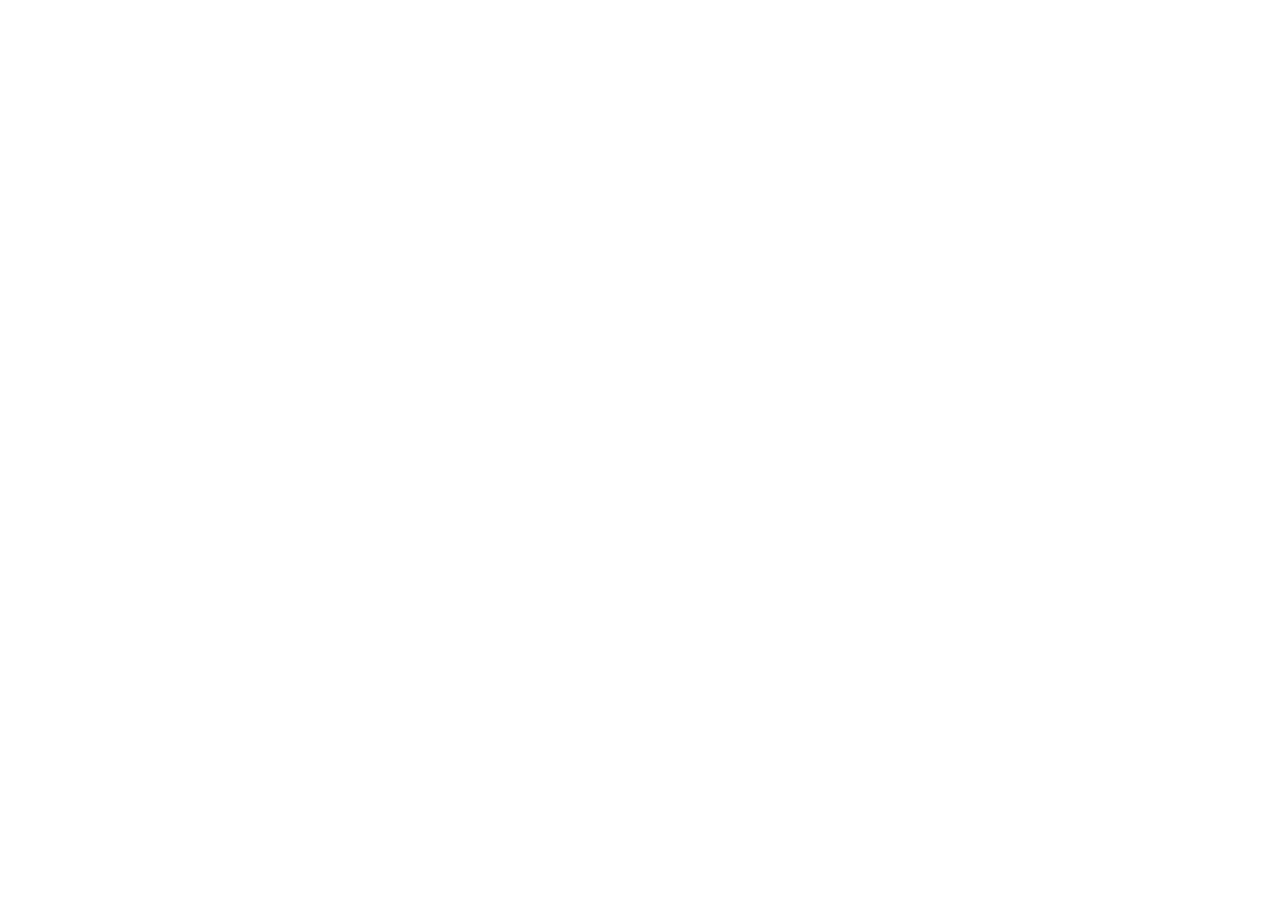
==== dashboard.html @ ff70628b "feat(setup): 10m milestone - head meta tags, Inter font, Bootstrap 4, and FontAwesome dependencies" ====
<!doctype html>
<html lang="en">
<head>
  <meta charset="utf-8">
  <meta name="viewport" content="width=device-width, initial-scale=1, shrink-to-fit=no">
  <meta name="description" content="FCMB Data Science Group Intelligence & Executive Analytics Dashboard. Access enterprise tools, AI models, performance monitors, and insights.">
  <meta name="theme-color" content="#5d2185">
  <meta property="og:title" content="FCMB Data Science Dashboard">
  <meta property="og:description" content="The intelligence layer behind all data-driven decisions at FCMB.">
  <meta property="og:type" content="website">

  <title>FCMB Data Science Group | Executive Dashboard</title>

  <!-- Google Fonts Inter -->
  <link rel="preconnect" href="https://fonts.googleapis.com">
  <link rel="preconnect" href="https://fonts.gstatic.com" crossorigin>
  <link href="https://fonts.googleapis.com/css2?family=Inter:wght@300;400;500;600;700;800&display=swap" rel="stylesheet">

  <!-- Bootstrap 4 CSS -->
  <link
    rel="stylesheet"
    href="https://stackpath.bootstrapcdn.com/bootstrap/4.5.2/css/bootstrap.min.css"
  >

  <!-- Font Awesome -->
  <link
    rel="stylesheet"
    href="https://cdnjs.cloudflare.com/ajax/libs/font-awesome/5.15.4/css/all.min.css"
  >
</head>
<body>

</body>
</html>
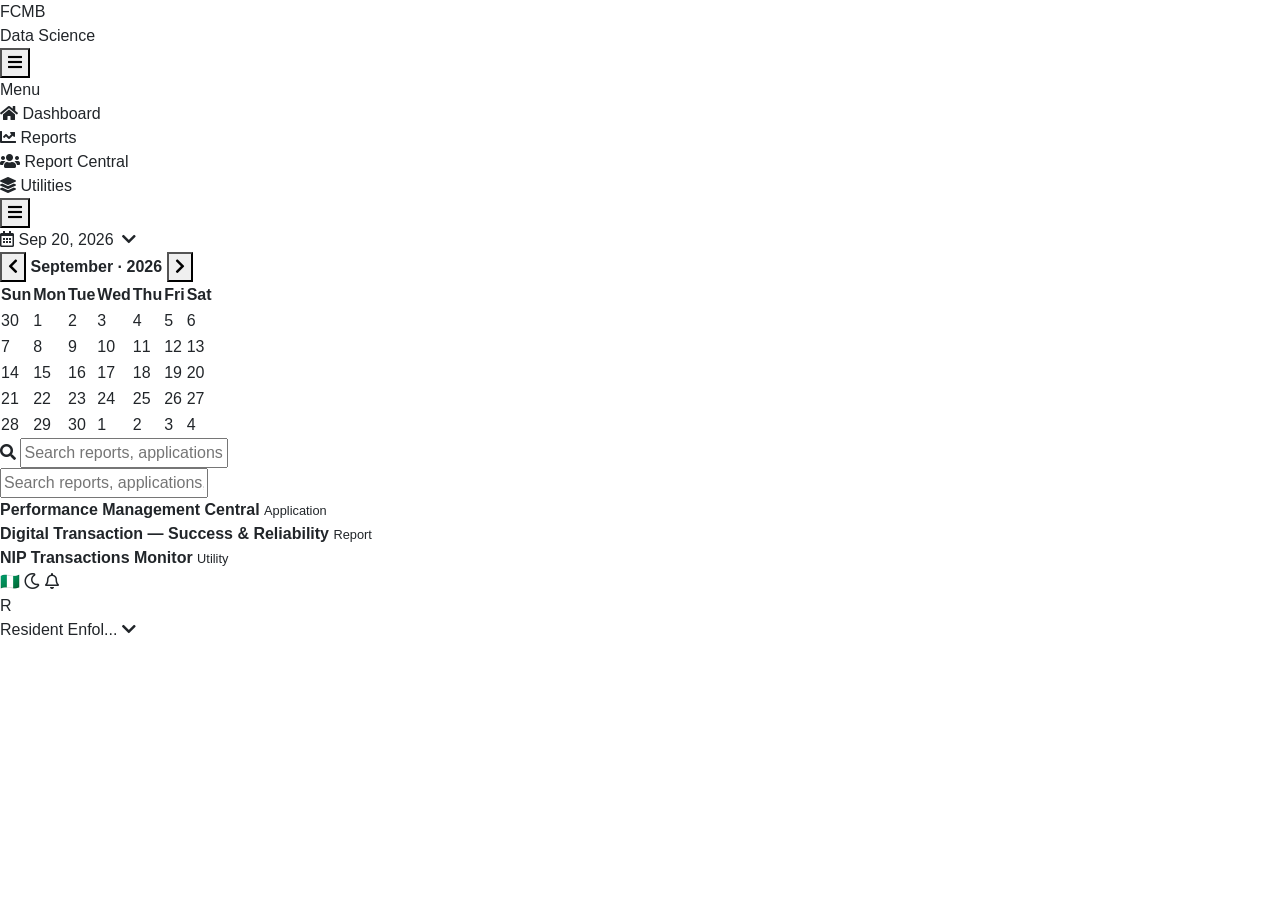
==== commit aea29ab2: "feat(layout): 20m milestone - sidebar menu structure, topbar search & embedded date trigger markup" ====
--- a/dashboard.html
+++ b/dashboard.html
@@ -30,5 +30,310 @@
 </head>
 <body>
 
+  <!-- =======================================================
+       SIDEBAR
+  ======================================================== -->
+
+  <aside class="sidebar" id="sidebar">
+
+    <div class="brand">
+      <div class="brand-inner">
+
+        <div class="brand-mark">
+          FCMB
+        </div>
+
+        <div class="brand-word">
+          Data Science
+        </div>
+
+      </div>
+    </div>
+
+    <button
+      class="sidebar-toggle"
+      id="sidebarToggle"
+      title="Expand/collapse sidebar"
+    >
+      <i class="fas fa-bars"></i>
+    </button>
+
+    <nav class="sidebar-menu">
+
+      <div class="menu-label">
+        Menu
+      </div>
+
+      <div class="nav-item active">
+        <i class="fas fa-home"></i>
+        <span>Dashboard</span>
+      </div>
+
+      <div class="nav-item">
+        <i class="fas fa-chart-line"></i>
+        <span>Reports</span>
+      </div>
+
+      <div class="nav-item">
+        <i class="fas fa-users"></i>
+        <span>Report Central</span>
+      </div>
+
+      <div class="nav-item">
+        <i class="fas fa-layer-group"></i>
+        <span>Utilities</span>
+      </div>
+
+    </nav>
+
+  </aside>
+
+
+  <!-- =======================================================
+       MAIN
+  ======================================================== -->
+
+  <main class="main">
+
+    <!-- TOPBAR -->
+
+    <header class="topbar">
+
+      <div class="topbar-left">
+
+        <button
+          class="mobile-menu"
+          id="mobileMenu"
+        >
+          <i class="fas fa-bars"></i>
+        </button>
+
+
+        <!-- EMBEDDED SEARCH & DATE PICKER WRAPPER -->
+
+        <div class="search-wrap">
+
+          <!-- EMBEDDED DATE TRIGGER (LEFT) -->
+
+          <div
+            class="date-control embedded-date-control"
+            id="dateTrigger"
+            title="Filter by Date"
+          >
+
+            <i class="far fa-calendar-alt"></i>
+
+            <span id="dateLabel">
+              Sep 20, 2026
+            </span>
+
+            <i class="fas fa-chevron-down ml-1"></i>
+
+
+            <!-- DATE PICKER POPOVER -->
+
+            <div
+              class="popover-panel date-picker"
+              id="datePicker"
+            >
+
+              <div class="date-picker-header">
+
+                <button type="button">
+                  <i class="fas fa-chevron-left"></i>
+                </button>
+
+                <strong>
+                  September · 2026
+                </strong>
+
+                <button type="button">
+                  <i class="fas fa-chevron-right"></i>
+                </button>
+
+              </div>
+
+
+              <div class="calendar-body">
+
+                <table>
+
+                  <thead>
+
+                    <tr>
+                      <th>Sun</th>
+                      <th>Mon</th>
+                      <th>Tue</th>
+                      <th>Wed</th>
+                      <th>Thu</th>
+                      <th>Fri</th>
+                      <th>Sat</th>
+                    </tr>
+
+                  </thead>
+
+                  <tbody>
+
+                    <tr>
+                      <td class="muted">30</td>
+                      <td>1</td>
+                      <td>2</td>
+                      <td>3</td>
+                      <td>4</td>
+                      <td>5</td>
+                      <td>6</td>
+                    </tr>
+
+                    <tr>
+                      <td>7</td>
+                      <td>8</td>
+                      <td>9</td>
+                      <td>10</td>
+                      <td>11</td>
+                      <td>12</td>
+                      <td>13</td>
+                    </tr>
+
+                    <tr>
+                      <td>14</td>
+                      <td>15</td>
+                      <td>16</td>
+                      <td>17</td>
+                      <td>18</td>
+                      <td>19</td>
+                      <td class="selected">20</td>
+                    </tr>
+
+                    <tr>
+                      <td>21</td>
+                      <td>22</td>
+                      <td>23</td>
+                      <td>24</td>
+                      <td>25</td>
+                      <td>26</td>
+                      <td>27</td>
+                    </tr>
+
+                    <tr>
+                      <td>28</td>
+                      <td>29</td>
+                      <td>30</td>
+                      <td class="muted">1</td>
+                      <td class="muted">2</td>
+                      <td class="muted">3</td>
+                      <td class="muted">4</td>
+                    </tr>
+
+                  </tbody>
+
+                </table>
+
+              </div>
+
+            </div>
+
+          </div>
+
+          <i class="fas fa-search search-icon-left"></i>
+
+          <input
+            class="search-control"
+            id="globalSearch"
+            placeholder="Search reports, applications, monitors..."
+          >
+
+
+          <!-- SEARCH RESULTS POPOVER -->
+
+          <div
+            class="popover-panel search-panel"
+            id="searchPanel"
+          >
+
+            <input
+              id="searchInput"
+              placeholder="Search reports, applications, monitors..."
+            >
+
+            <div
+              class="search-results"
+              id="searchResults"
+            >
+
+              <div class="search-result">
+
+                <strong>
+                  Performance Management Central
+                </strong>
+
+                <small>
+                  Application
+                </small>
+
+              </div>
+
+
+              <div class="search-result">
+
+                <strong>
+                  Digital Transaction — Success & Reliability
+                </strong>
+
+                <small>
+                  Report
+                </small>
+
+              </div>
+
+
+              <div class="search-result">
+
+                <strong>
+                  NIP Transactions Monitor
+                </strong>
+
+                <small>
+                  Utility
+                </small>
+
+              </div>
+
+            </div>
+
+          </div>
+
+        </div>
+
+      </div>
+
+
+      <!-- USER ACTIONS -->
+
+      <div class="top-actions">
+
+        <span class="language">
+          🇳🇬
+        </span>
+
+        <i class="far fa-moon"></i>
+
+        <i class="far fa-bell"></i>
+
+        <div class="avatar">
+          R
+        </div>
+
+        <span class="user-name">
+          Resident Enfol...
+        </span>
+
+        <i class="fas fa-chevron-down"></i>
+
+      </div>
+
+    </header>
+
+  </main>
+
 </body>
 </html>
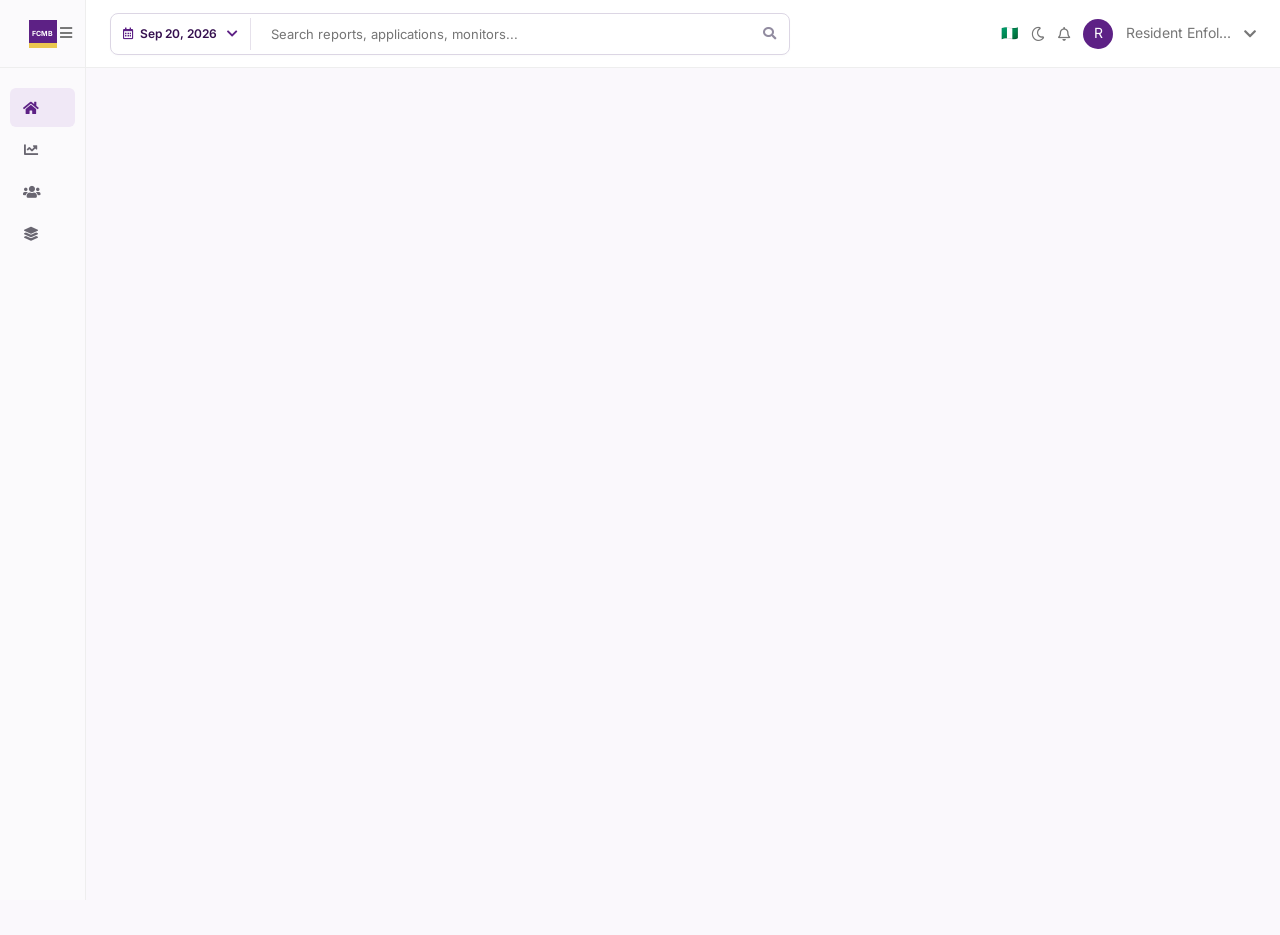
==== commit 9c2deaaf: "feat(hero): 30m milestone - hero 700px height, light pastel #8e44ad gradient, & quick access chips" ====
--- a/dashboard.html
+++ b/dashboard.html
@@ -27,6 +27,548 @@
     rel="stylesheet"
     href="https://cdnjs.cloudflare.com/ajax/libs/font-awesome/5.15.4/css/all.min.css"
   >
+
+  <style>
+    :root {
+      --purple: #5d2185;
+      --purple-dark: #35104f;
+      --purple-deep: #28083b;
+      --purple-mid: #6d2c9b;
+      --purple-light: #8e44ad;
+      --accent-gold: #eac74e;
+
+      --lavender: #f7f4fb;
+      --lavender-2: #eee8f6;
+
+      --text: #1f1d2b;
+      --muted: #6c757d;
+      --border: #dcd6e4;
+      --card-border: 1px solid #dcd6e4;
+
+      --sidebar-width: 86px;
+      --sidebar-expanded-width: 232px;
+    }
+
+    * {
+      box-sizing: border-box;
+    }
+
+    html {
+      scroll-behavior: smooth;
+    }
+
+    body {
+      margin: 0;
+      color: var(--text);
+      background: #faf8fc;
+      font-family: 'Inter', -apple-system, BlinkMacSystemFont, "Segoe UI", Roboto, Arial, sans-serif;
+      font-size: 14px;
+      line-height: 1.6;
+    }
+
+    button,
+    input {
+      font-family: inherit;
+    }
+
+    button {
+      outline: none !important;
+    }
+
+    a {
+      text-decoration: none;
+      color: inherit;
+    }
+
+    /* SIDEBAR */
+    .sidebar {
+      position: fixed;
+      z-index: 1000;
+      left: 0;
+      top: 0;
+      bottom: 0;
+      width: var(--sidebar-width);
+      background: #fbfafc;
+      border-right: 1px solid #eeeeee;
+      overflow: hidden;
+      transition: width 0.2s ease;
+    }
+
+    .sidebar.expanded {
+      width: var(--sidebar-expanded-width);
+    }
+
+    .brand {
+      height: 68px;
+      display: flex;
+      align-items: center;
+      justify-content: center;
+      border-bottom: 1px solid #eeeeee;
+    }
+
+    .brand-inner {
+      display: flex;
+      align-items: center;
+      gap: 9px;
+    }
+
+    .brand-mark {
+      width: 28px;
+      height: 28px;
+      background: var(--purple);
+      color: #ffffff;
+      font-size: 7px;
+      font-weight: 700;
+      display: flex;
+      align-items: center;
+      justify-content: center;
+      position: relative;
+    }
+
+    .brand-mark::after {
+      content: "";
+      position: absolute;
+      bottom: 0;
+      left: 0;
+      right: 0;
+      height: 5px;
+      background: #eac74e;
+    }
+
+    .brand-word {
+      display: none;
+      font-family: Georgia, serif;
+      font-size: 16px;
+      font-weight: 700;
+    }
+
+    .sidebar.expanded .brand-word {
+      display: block;
+    }
+
+    .sidebar-toggle {
+      position: absolute;
+      right: 7px;
+      top: 21px;
+      border: 0;
+      background: transparent;
+      color: #777777;
+      cursor: pointer;
+    }
+
+    .sidebar-menu {
+      padding: 20px 10px;
+    }
+
+    .menu-label {
+      display: none;
+      font-size: 8px;
+      color: #aaaaaa;
+      padding: 0 12px 8px;
+      text-transform: uppercase;
+    }
+
+    .sidebar.expanded .menu-label {
+      display: block;
+    }
+
+    .nav-item {
+      height: 39px;
+      border-radius: 6px;
+      display: flex;
+      align-items: center;
+      gap: 13px;
+      padding: 0 13px;
+      color: #696671;
+      white-space: nowrap;
+      cursor: pointer;
+      margin-bottom: 3px;
+    }
+
+    .nav-item:hover,
+    .nav-item.active {
+      background: #f0e8f6;
+      color: var(--purple);
+    }
+
+    .nav-item i {
+      width: 15px;
+      text-align: center;
+    }
+
+    .nav-item span {
+      display: none;
+    }
+
+    .sidebar.expanded .nav-item span {
+      display: block;
+    }
+
+    /* MAIN */
+    .main {
+      margin-left: var(--sidebar-width);
+      min-height: 100vh;
+      transition: margin-left 0.2s ease;
+    }
+
+    .sidebar.expanded ~ .main {
+      margin-left: var(--sidebar-expanded-width);
+    }
+
+    /* TOPBAR */
+    .topbar {
+      height: 68px;
+      display: flex;
+      align-items: center;
+      justify-content: space-between;
+      padding: 0 24px;
+      border-bottom: 1px solid #eeeeee;
+      position: sticky;
+      top: 0;
+      z-index: 900;
+      background: rgba(255, 255, 255, 0.97);
+    }
+
+    .topbar-left {
+      flex: 1;
+      display: flex;
+      align-items: center;
+      gap: 16px;
+      max-width: 680px;
+    }
+
+    .mobile-menu {
+      display: none;
+      border: 0;
+      background: none;
+      color: #555555;
+    }
+
+    .search-wrap {
+      position: relative;
+      flex: 1;
+      width: 100%;
+      display: flex;
+      align-items: center;
+    }
+
+    .search-icon-left {
+      position: absolute;
+      right: 14px;
+      color: #928ca0;
+      font-size: 13px;
+      pointer-events: none;
+      z-index: 2;
+    }
+
+    .search-control {
+      height: 42px;
+      width: 100%;
+      border: 1px solid #dcd6e4;
+      border-radius: 8px;
+      padding: 0 38px 0 160px;
+      outline: none;
+      font-size: 13px;
+      background: #ffffff;
+      transition: all 0.2s ease;
+      box-shadow: 0 1px 3px rgba(0,0,0,0.02);
+    }
+
+    .search-control:focus {
+      background: #ffffff;
+      border-color: var(--purple);
+      box-shadow: 0 0 0 3px rgba(93, 33, 133, 0.12);
+    }
+
+    .embedded-date-control {
+      position: absolute;
+      left: 5px;
+      height: 32px;
+      background: transparent;
+      border: none !important;
+      border-right: 1px solid #e6e1eb !important;
+      border-radius: 6px 0 0 6px;
+      padding: 0 12px 0 8px;
+      font-size: 12px;
+      font-weight: 600;
+      color: var(--purple-dark);
+      display: inline-flex;
+      align-items: center;
+      gap: 6px;
+      cursor: pointer;
+      transition: all 0.2s ease;
+      box-shadow: none;
+      z-index: 2;
+    }
+
+    .embedded-date-control:hover {
+      background: #f7f2fb;
+      color: var(--purple);
+    }
+
+    .embedded-date-control i {
+      color: var(--purple);
+      font-size: 12px;
+    }
+
+    .top-actions {
+      min-width: 250px;
+      display: flex;
+      align-items: center;
+      justify-content: flex-end;
+      gap: 13px;
+      color: #777777;
+    }
+
+    .avatar {
+      width: 30px;
+      height: 30px;
+      border-radius: 50%;
+      background: var(--purple);
+      color: #ffffff;
+      display: flex;
+      align-items: center;
+      justify-content: center;
+    }
+
+    /* POPOVERS */
+    .popover-panel {
+      position: absolute;
+      display: none;
+      background: #ffffff;
+      border: 1px solid #e7e1ed;
+      border-radius: 5px;
+      box-shadow: 0 14px 35px rgba(40, 16, 55, 0.12);
+      z-index: 1200;
+    }
+
+    .popover-panel.show {
+      display: block;
+    }
+
+    .date-picker {
+      top: 44px;
+      left: 0;
+      right: auto;
+      width: 250px;
+    }
+
+    .search-panel {
+      top: 48px;
+      left: 0;
+      right: auto;
+      width: 100%;
+      max-width: 480px;
+      padding: 12px;
+    }
+
+    .date-picker-header {
+      height: 39px;
+      background: var(--purple);
+      color: #ffffff;
+      display: flex;
+      align-items: center;
+      justify-content: space-between;
+      padding: 0 12px;
+    }
+
+    .date-picker-header button {
+      border: 0;
+      background: none;
+      color: #ffffff;
+    }
+
+    .calendar-body {
+      padding: 8px;
+    }
+
+    .calendar-body table {
+      width: 100%;
+      text-align: center;
+    }
+
+    .calendar-body th {
+      font-size: 8px;
+      color: #777777;
+      padding: 5px 0;
+    }
+
+    .calendar-body td {
+      font-size: 9px;
+      padding: 6px;
+      cursor: pointer;
+      border-radius: 50%;
+    }
+
+    .calendar-body td:hover,
+    .calendar-body td.selected {
+      background: var(--purple);
+      color: #ffffff;
+    }
+
+    .calendar-body td.muted {
+      color: #cccccc;
+    }
+
+    .search-result {
+      padding: 8px;
+      border-radius: 4px;
+    }
+
+    .search-result:hover {
+      background: #f7f3fa;
+    }
+
+    .search-result strong {
+      display: block;
+      font-size: 10px;
+    }
+
+    .search-result small {
+      color: #999999;
+    }
+
+    /* ANIMATIONS & INTERACTIVITY */
+    .fade-in-on-scroll {
+      opacity: 0;
+      transform: translateY(24px);
+      transition: opacity 0.7s cubic-bezier(0.16, 1, 0.3, 1), transform 0.7s cubic-bezier(0.16, 1, 0.3, 1);
+      will-change: opacity, transform;
+    }
+
+    .fade-in-on-scroll.visible {
+      opacity: 1;
+      transform: translateY(0);
+    }
+
+    /* HERO */
+    .hero {
+      min-height: 700px;
+      padding: 70px 40px 60px;
+      text-align: center;
+      position: relative;
+      overflow: hidden;
+      display: flex;
+      flex-direction: column;
+      align-items: center;
+      justify-content: center;
+      background: linear-gradient(135deg, #fbf7fc 0%, #f4eafd 35%, #e9d5f5 70%, #d8b4e8 100%);
+      color: #1f142e;
+      box-shadow: inset 0 -10px 25px rgba(142, 68, 173, 0.05);
+    }
+
+    .hero::before {
+      content: "";
+      position: absolute;
+      top: -50%;
+      left: -20%;
+      width: 140%;
+      height: 200%;
+      background: radial-gradient(circle at 50% 30%, rgba(142, 68, 173, 0.12), transparent 60%),
+                  radial-gradient(circle at 80% 70%, rgba(93, 33, 133, 0.15), transparent 50%),
+                  radial-gradient(circle at 20% 80%, rgba(234, 199, 78, 0.12), transparent 50%);
+      pointer-events: none;
+      animation: pulseGlow 8s ease-in-out infinite alternate;
+    }
+
+    @keyframes pulseGlow {
+      0% { opacity: 0.7; transform: scale(1); }
+      100% { opacity: 1; transform: scale(1.05); }
+    }
+
+    .hero::after {
+      content: "";
+      position: absolute;
+      left: 0;
+      right: 0;
+      bottom: 0;
+      height: 1px;
+      background: linear-gradient(90deg, transparent, rgba(142, 68, 173, 0.3), transparent);
+    }
+
+    .hero > * {
+      position: relative;
+      z-index: 1;
+    }
+
+    .eyebrow {
+      font-size: 11px;
+      color: var(--purple-mid);
+      text-transform: uppercase;
+      letter-spacing: 0.15em;
+      font-weight: 700;
+      margin-bottom: 8px;
+    }
+
+    .section-kicker {
+      font-size: 11px;
+      color: var(--purple);
+      text-transform: uppercase;
+      letter-spacing: 0.15em;
+      font-weight: 700;
+      margin-bottom: 8px;
+    }
+
+    .hero h1 {
+      font-size: 46px;
+      line-height: 1.15;
+      letter-spacing: -0.02em;
+      margin: 12px auto 18px;
+      font-weight: 800;
+      text-transform: uppercase;
+      max-width: 820px;
+      color: #1f142e;
+    }
+
+    .hero h1 span {
+      background: linear-gradient(135deg, #8e44ad 0%, #5d2185 100%);
+      -webkit-background-clip: text;
+      -webkit-text-fill-color: transparent;
+    }
+
+    .hero p {
+      font-size: 16px;
+      color: #4a3e5c;
+      max-width: 620px;
+      margin: 0 auto 25px;
+      line-height: 1.6;
+      font-weight: 500;
+    }
+
+    /* QUICK ACCESS */
+    .quick-access {
+      padding: 18px 40px;
+      background: #ffffff;
+      border-bottom: 1px solid var(--border);
+    }
+
+    .quick-chips {
+      display: flex;
+      gap: 10px;
+      flex-wrap: wrap;
+    }
+
+    .quick-chip {
+      border: 1px solid #dcd6e4;
+      background: #fbf8fd;
+      color: var(--purple);
+      padding: 7px 14px;
+      border-radius: 20px;
+      font-size: 12px;
+      font-weight: 600;
+      cursor: pointer;
+      transition: all 0.25s cubic-bezier(0.16, 1, 0.3, 1);
+      box-shadow: 0 2px 4px rgba(0,0,0,0.02);
+    }
+
+    .quick-chip:hover {
+      background: var(--purple);
+      color: #ffffff;
+      border-color: var(--purple);
+      transform: translateY(-2px);
+      box-shadow: 0 6px 14px rgba(93, 33, 133, 0.25);
+    }
+  </style>
 </head>
 <body>
 
@@ -333,6 +875,86 @@
 
     </header>
 
+
+    <!-- =====================================================
+         HERO
+    ====================================================== -->
+
+    <section class="hero fade-in-on-scroll">
+
+      <div class="eyebrow">
+        FCMB Data Science
+      </div>
+
+      <h1>
+        The intelligence layer
+        <br>
+        behind all data-driven
+        <br>
+        decisions at
+        <span>FCMB.</span>
+      </h1>
+
+      <p>
+        Technology dashboards surface insights, detect risks,
+        and answer the questions that matter most to leadership.
+      </p>
+
+    </section>
+
+
+    <!-- =====================================================
+         QUICK ACCESS
+    ====================================================== -->
+
+    <section class="quick-access fade-in-on-scroll">
+
+      <div class="section-kicker">
+        Quick Access
+      </div>
+
+      <div class="quick-chips">
+
+        <button class="quick-chip">
+          Performance Mgt. Central
+        </button>
+
+        <button class="quick-chip">
+          Customer 360
+        </button>
+
+        <button class="quick-chip">
+          Sales Dashboard
+        </button>
+
+        <button class="quick-chip">
+          Daily Sales Health
+        </button>
+
+        <button class="quick-chip">
+          Sales Call Plan
+        </button>
+
+        <button class="quick-chip">
+          Vulnerability Register
+        </button>
+
+        <button class="quick-chip">
+          Project CIMA
+        </button>
+
+        <button class="quick-chip">
+          Self-Service
+        </button>
+
+        <button class="quick-chip">
+          Wealth Dashboard
+        </button>
+
+      </div>
+
+    </section>
+
   </main>
 
 </body>
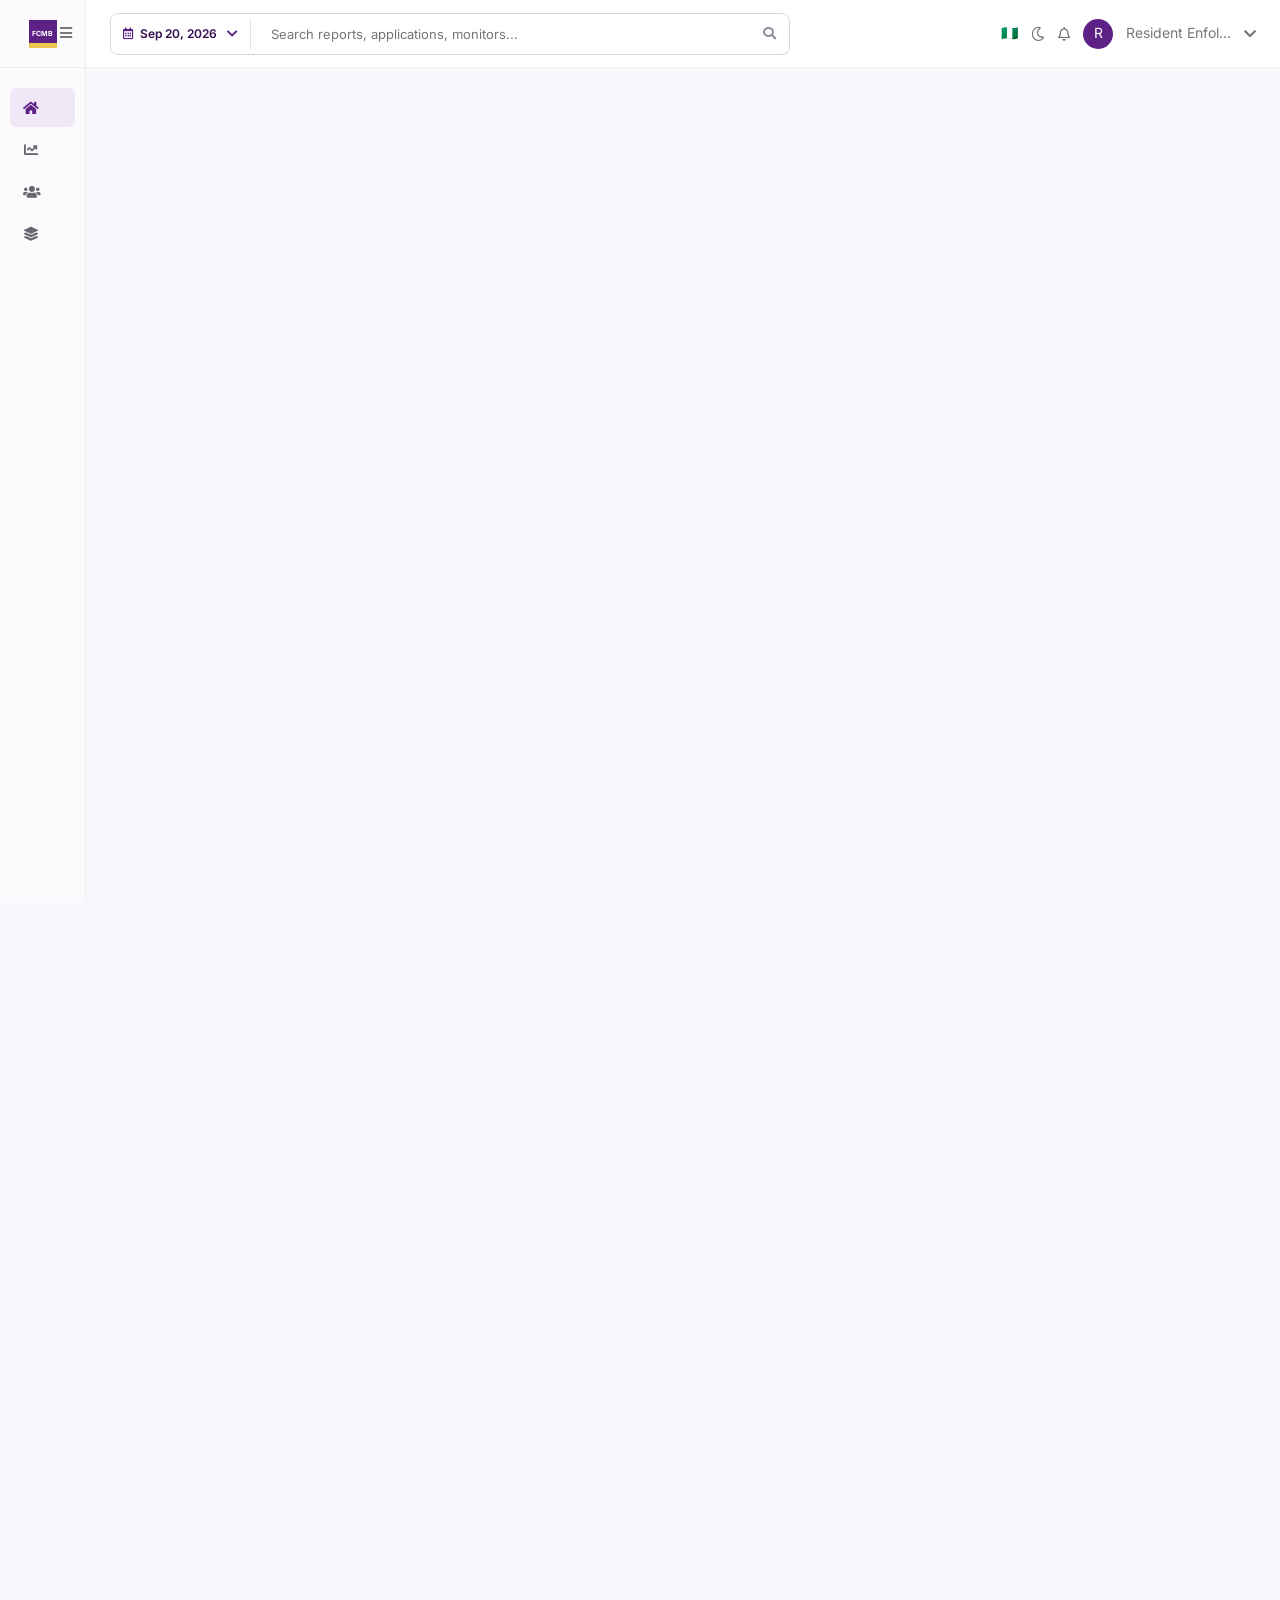
==== commit 31aa817f: "feat(features): 40m milestone - applications tool grid & interactive AI products suite section" ====
--- a/dashboard.html
+++ b/dashboard.html
@@ -561,12 +561,245 @@
       box-shadow: 0 2px 4px rgba(0,0,0,0.02);
     }
 
-    .quick-chip:hover {
+    /* GENERAL SECTIONS */
+    .section {
+      padding: 55px 40px;
+    }
+
+    .section.light {
+      background: var(--lavender);
+    }
+
+    .section-header {
+      display: flex;
+      justify-content: space-between;
+      align-items: flex-end;
+      margin-bottom: 32px;
+    }
+
+    .section-title {
+      font-size: 24px;
+      font-weight: 800;
+      color: var(--purple-dark);
+      margin: 0 0 6px;
+      letter-spacing: -0.01em;
+    }
+
+    .section-description {
+      font-size: 13px;
+      color: #666070;
+      max-width: 580px;
+      line-height: 1.6;
+      margin: 0;
+    }
+
+    .outline-button {
+      border: 1px solid var(--purple);
+      background: #ffffff;
+      border-radius: 6px;
+      padding: 9px 16px;
+      font-size: 12px;
+      font-weight: 600;
+      color: var(--purple);
+      height: max-content;
+      transition: all 0.2s ease;
+      cursor: pointer;
+    }
+
+    .outline-button:hover {
       background: var(--purple);
       color: #ffffff;
+      transform: translateY(-1px);
+      box-shadow: 0 4px 12px rgba(93, 33, 133, 0.2);
+    }
+
+    /* APPLICATIONS */
+    .application-grid {
+      display: grid;
+      grid-template-columns: repeat(4, 1fr);
+      gap: 18px;
+    }
+
+    .application-card {
+      min-height: 130px;
+      background: #ffffff;
+      border: 1px solid #dcd6e4;
+      border-radius: 10px;
+      padding: 20px;
+      box-shadow: 0 3px 10px rgba(35, 20, 45, 0.04);
+      cursor: pointer;
+      transition: all 0.25s cubic-bezier(0.16, 1, 0.3, 1);
+      position: relative;
+    }
+
+    .application-card:hover {
+      transform: translateY(-4px);
       border-color: var(--purple);
-      transform: translateY(-2px);
-      box-shadow: 0 6px 14px rgba(93, 33, 133, 0.25);
+      box-shadow: 0 12px 28px rgba(50, 20, 70, 0.12);
+    }
+
+    .card-icon {
+      width: 36px;
+      height: 36px;
+      border-radius: 8px;
+      background: #f0e6f7;
+      color: var(--purple);
+      display: flex;
+      align-items: center;
+      justify-content: center;
+      margin-bottom: 14px;
+      font-size: 15px;
+      transition: all 0.25s ease;
+    }
+
+    .application-card:hover .card-icon {
+      background: var(--purple);
+      color: #ffffff;
+      transform: scale(1.08);
+    }
+
+    .application-card h3 {
+      font-size: 15px;
+      font-weight: 700;
+      color: var(--purple-dark);
+      margin: 0 0 7px;
+    }
+
+    .application-card p {
+      font-size: 12px;
+      color: #726e7b;
+      line-height: 1.55;
+      margin: 0;
+    }
+
+    /* AI PRODUCTS */
+    .ai-layout {
+      display: grid;
+      grid-template-columns: 1fr 1fr;
+      gap: 55px;
+      align-items: center;
+    }
+
+    .ai-tabs {
+      display: flex;
+      gap: 24px;
+      border-bottom: 2px solid #e7e0ec;
+      margin-bottom: 28px;
+    }
+
+    .ai-tab {
+      padding-bottom: 12px;
+      font-size: 13px;
+      font-weight: 500;
+      color: #857e8d;
+      cursor: pointer;
+      transition: all 0.2s ease;
+    }
+
+    .ai-tab:hover {
+      color: var(--purple);
+    }
+
+    .ai-tab.active {
+      color: var(--purple);
+      font-weight: 700;
+      border-bottom: 3px solid var(--purple);
+      margin-bottom: -2px;
+    }
+
+    .ai-copy h3 {
+      font-size: 18px;
+      font-weight: 700;
+      color: var(--purple-dark);
+      margin-bottom: 12px;
+    }
+
+    .ai-copy p,
+    .ai-copy li {
+      font-size: 13px;
+      color: #5c5863;
+      line-height: 1.7;
+    }
+
+    .ai-copy ul {
+      padding: 0;
+      list-style: none;
+    }
+
+    .ai-copy li {
+      margin: 8px 0;
+      display: flex;
+      align-items: center;
+    }
+
+    .ai-copy li i {
+      color: var(--purple);
+      margin-right: 10px;
+      font-size: 14px;
+    }
+
+    .ai-visual {
+      height: 260px;
+      border-radius: 12px;
+      background: var(--purple-deep);
+      padding: 30px;
+      position: relative;
+      overflow: hidden;
+      box-shadow: 0 18px 40px rgba(55, 17, 79, 0.22);
+      border: 1px solid rgba(255,255,255,0.1);
+    }
+
+    .ai-window {
+      height: 100%;
+      background: #3b0d60;
+      border-radius: 8px;
+      padding: 16px;
+      border: 1px solid rgba(255,255,255,0.08);
+    }
+
+    .chat-line {
+      height: 14px;
+      background: #63318a;
+      border-radius: 8px;
+      margin-bottom: 12px;
+    }
+
+    .chat-line.right {
+      width: 55%;
+      margin-left: auto;
+      background: #8450a6;
+    }
+
+    .chat-line.short {
+      width: 48%;
+    }
+
+    .chat-grid {
+      display: grid;
+      grid-template-columns: 1fr 1fr;
+      gap: 10px;
+    }
+
+    .chat-box {
+      height: 34px;
+      background: #56247b;
+      border-radius: 6px;
+    }
+
+    .chat-box:nth-child(2) {
+      background: #75419a;
+    }
+
+    .ai-glow {
+      position: absolute;
+      width: 160px;
+      height: 160px;
+      border-radius: 50%;
+      background: #8a43ba;
+      filter: blur(45px);
+      right: -50px;
+      bottom: -50px;
+      opacity: 0.5;
     }
   </style>
 </head>
@@ -955,6 +1188,258 @@
 
     </section>
 
+
+    <!-- =====================================================
+         APPLICATIONS
+    ====================================================== -->
+
+    <section class="section fade-in-on-scroll">
+
+      <div class="section-header">
+
+        <div>
+
+          <div class="section-kicker">
+            Applications
+          </div>
+
+          <h2 class="section-title">
+            Every tool your team needs, built by
+            <br>
+            people who know the data.
+          </h2>
+
+          <p class="section-description">
+            The Apps section brings every Data Science tool into one place.
+            No switching systems, no chasing access, no waiting for reports.
+          </p>
+
+        </div>
+
+        <button class="outline-button">
+          All applications
+          <i class="fas fa-chevron-right"></i>
+        </button>
+
+      </div>
+
+
+      <div class="application-grid">
+
+        <article class="application-card">
+
+          <div class="card-icon">
+            <i class="far fa-chart-bar"></i>
+          </div>
+
+          <h3>
+            Performance Mgt. Central
+          </h3>
+
+          <p>
+            Track individual, team, and business unit performance against
+            targets, KPIs, scorecards, and appraisal data.
+          </p>
+
+        </article>
+
+
+        <article class="application-card">
+
+          <div class="card-icon">
+            <i class="far fa-user"></i>
+          </div>
+
+          <h3>
+            Customer 360
+          </h3>
+
+          <p>
+            A complete view of your customer — transactions, behavior,
+            risk score, and lifecycle stage in one profile.
+          </p>
+
+        </article>
+
+
+        <article class="application-card">
+
+          <div class="card-icon">
+            <i class="fas fa-briefcase"></i>
+          </div>
+
+          <h3>
+            CRM Campaign Solution
+          </h3>
+
+          <p>
+            Segment customers intelligently, run targeted campaigns,
+            and track acquisition ROI across channels.
+          </p>
+
+        </article>
+
+
+        <article class="application-card">
+
+          <div class="card-icon">
+            <i class="fas fa-tag"></i>
+          </div>
+
+          <h3>
+            Sale Call Plan
+          </h3>
+
+          <p>
+            Track relationship manager activity and monitor targeted
+            progress across segments.
+          </p>
+
+        </article>
+
+      </div>
+
+    </section>
+
+
+    <!-- =====================================================
+         AI PRODUCTS
+    ====================================================== -->
+
+    <section class="section light fade-in-on-scroll">
+
+      <div class="section-header">
+
+        <div>
+
+          <div class="section-kicker">
+            AI Products
+          </div>
+
+          <h2 class="section-title">
+            Intelligence that works while you work.
+          </h2>
+
+          <p class="section-description">
+            The AI product suite applies machine learning and language
+            models directly to FCMB's core operations — from credit
+            underwriting to document processing.
+          </p>
+
+        </div>
+
+      </div>
+
+
+      <div class="ai-layout">
+
+        <div>
+
+          <div class="ai-tabs">
+
+            <div class="ai-tab active">
+              Eazi AI
+            </div>
+
+            <div class="ai-tab">
+              Fraud Understanding
+            </div>
+
+            <div class="ai-tab">
+              Universal Document Pro
+            </div>
+
+            <div class="ai-tab">
+              Churn and propensity model
+            </div>
+
+          </div>
+
+
+          <div class="ai-copy">
+
+            <h3>
+              Your banking assistant, powered by AI.
+            </h3>
+
+            <p>
+              Eazi AI is a conversational intelligence layer for
+              FCMB staff and customers — answering questions,
+              checking eligibility, and routing complex queries
+              in natural language.
+            </p>
+
+            <ul>
+
+              <li>
+                <i class="fas fa-check"></i>
+                Natural language queries across all products
+              </li>
+
+              <li>
+                <i class="fas fa-check"></i>
+                Product eligibility checks in real time
+              </li>
+
+              <li>
+                <i class="fas fa-check"></i>
+                Trained on FCMB policies & internal knowledge
+              </li>
+
+              <li>
+                <i class="fas fa-check"></i>
+                Intelligent escalation routing to agents
+              </li>
+
+            </ul>
+
+            <a
+              href="#"
+              style="color:var(--purple);font-size:12px;font-weight:600"
+            >
+              TRY IT OUT →
+            </a>
+
+          </div>
+
+        </div>
+
+
+        <div class="ai-visual">
+
+          <div class="ai-window">
+
+            <div class="chat-line"></div>
+
+            <div class="chat-line right"></div>
+
+            <div class="chat-line short"></div>
+
+            <div class="chat-grid">
+
+              <div class="chat-box"></div>
+
+              <div class="chat-box"></div>
+
+            </div>
+
+            <div
+              class="chat-line right"
+              style="margin-top:12px"
+            ></div>
+
+            <div class="chat-line short"></div>
+
+          </div>
+
+          <div class="ai-glow"></div>
+
+        </div>
+
+      </div>
+
+    </section>
+
   </main>
 
 </body>
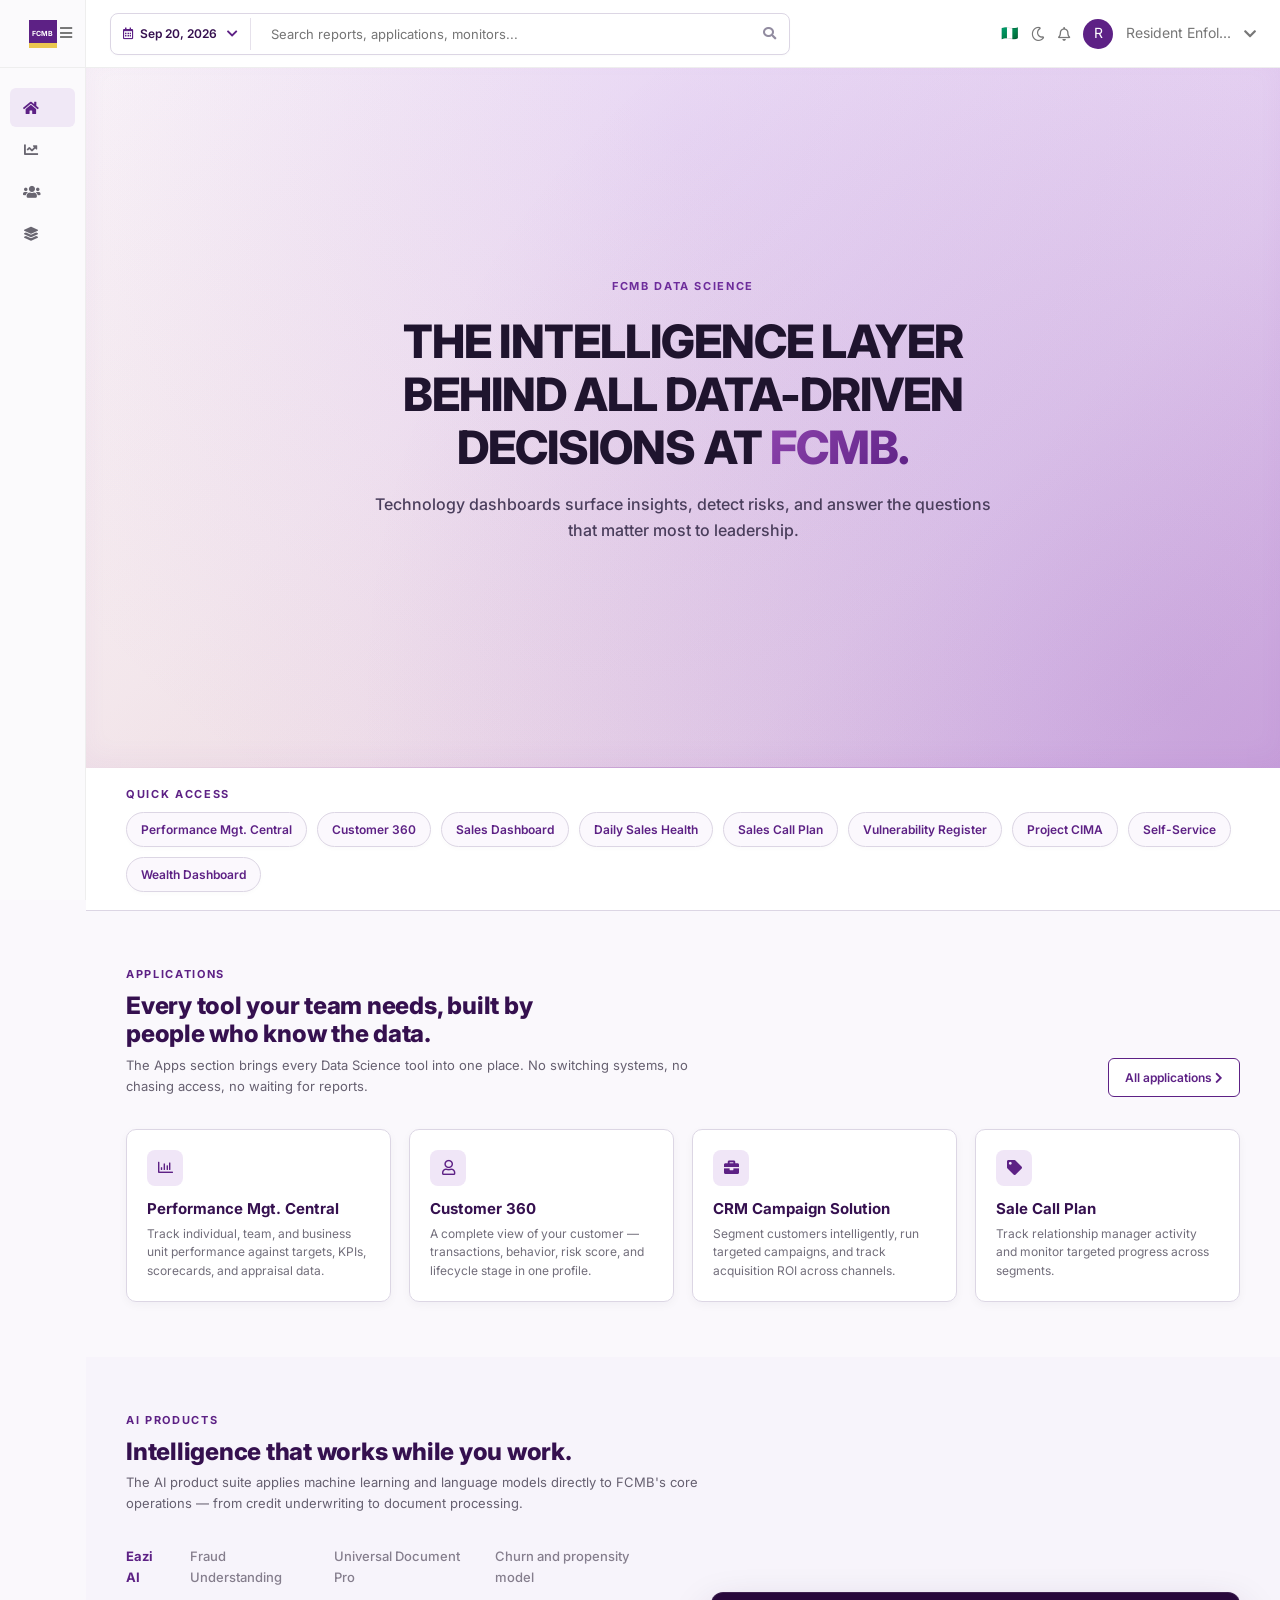
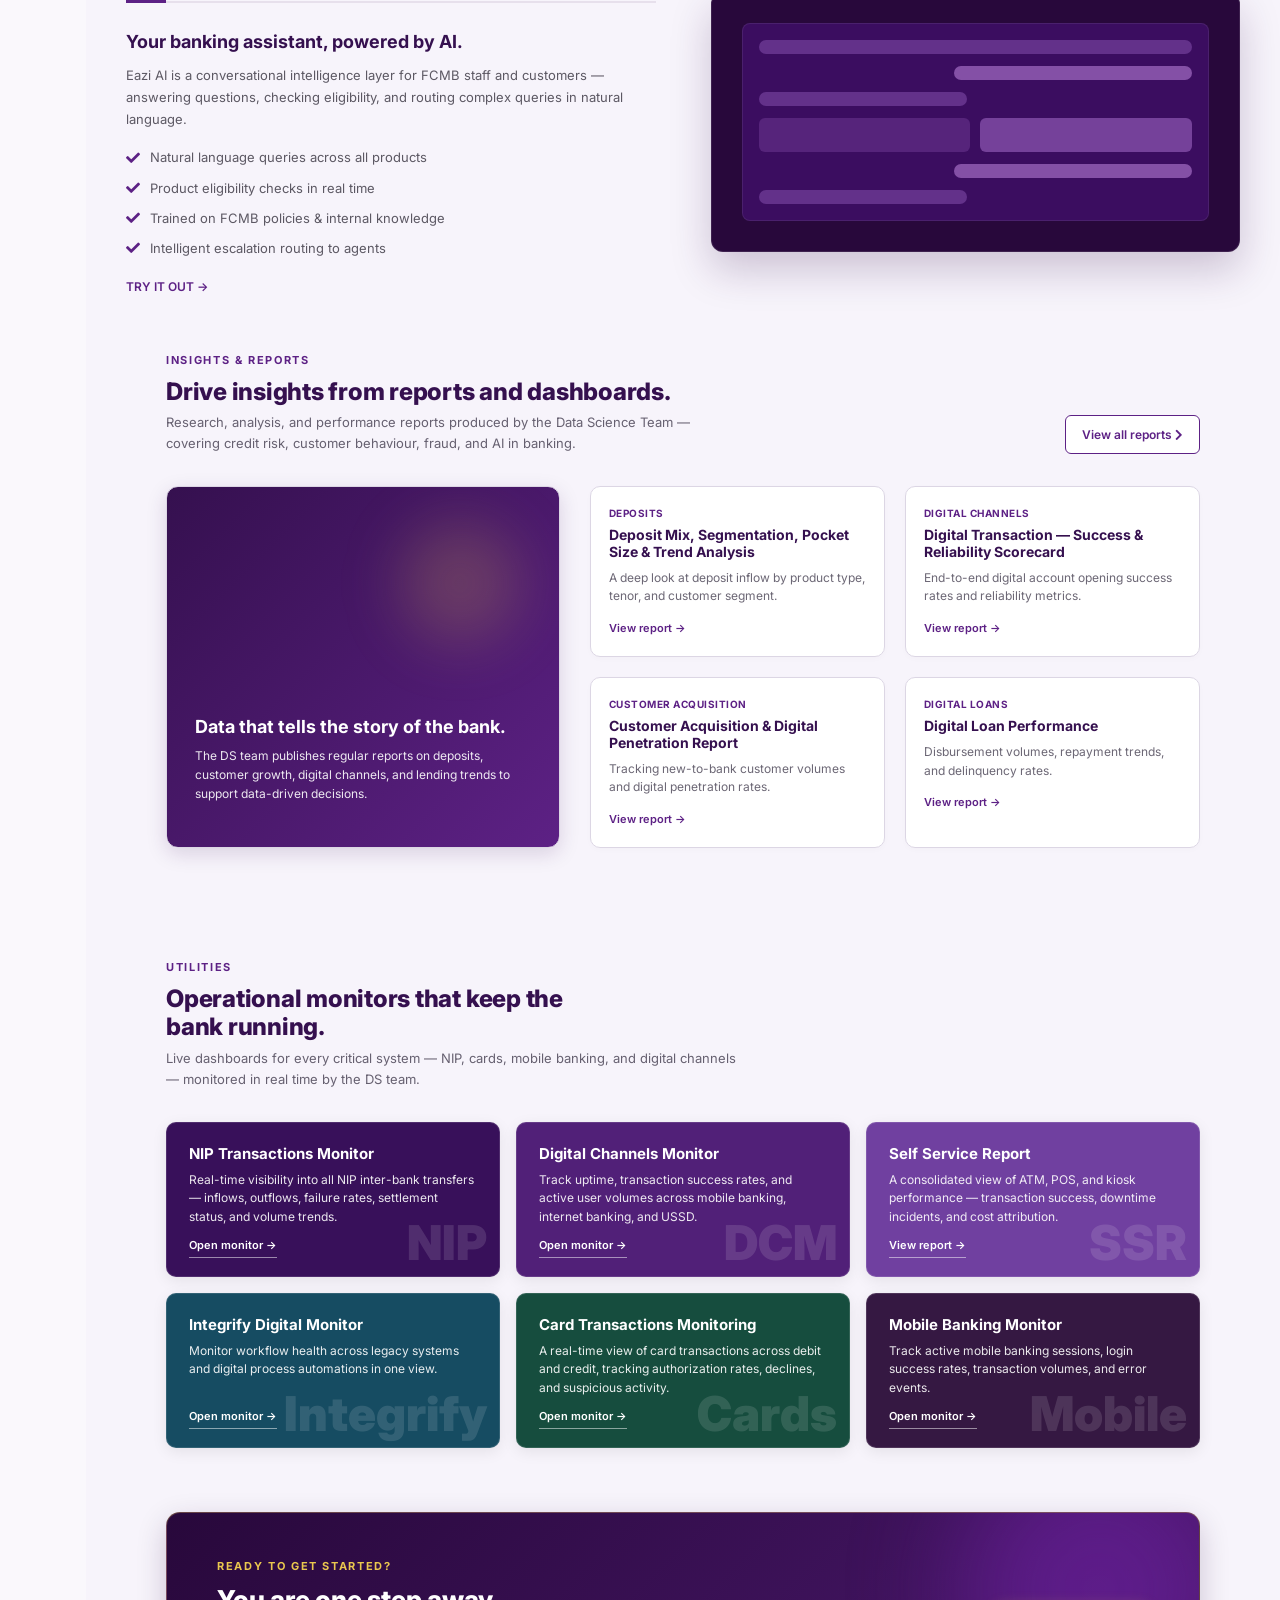
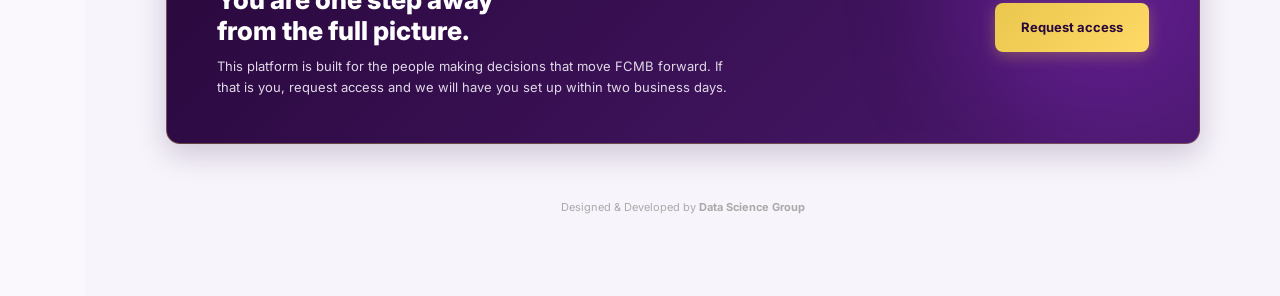
==== commit 010bc99e: "feat(complete): 50m milestone - reports grid, utility monitors, access modal, & FCMBDashboard RMP JS" ====
--- a/dashboard.html
+++ b/dashboard.html
@@ -790,16 +790,286 @@
       background: #75419a;
     }
 
-    .ai-glow {
+    /* REPORTS */
+    .reports-layout {
+      display: grid;
+      grid-template-columns: 1fr 1.55fr;
+      gap: 30px;
+    }
+
+    .featured-report {
+      min-height: 310px;
+      border-radius: 12px;
+      background: linear-gradient(135deg, #35104f 0%, #5d2185 100%);
+      padding: 28px;
+      display: flex;
+      align-items: flex-end;
+      color: #ffffff;
+      position: relative;
+      overflow: hidden;
+      border: 1px solid #dcd6e4;
+      box-shadow: 0 6px 20px rgba(53, 16, 79, 0.15);
+      transition: all 0.3s ease;
+    }
+
+    .featured-report:hover {
+      transform: translateY(-3px);
+      box-shadow: 0 14px 30px rgba(53, 16, 79, 0.25);
+    }
+
+    .featured-report::before {
+      content: "";
       position: absolute;
-      width: 160px;
-      height: 160px;
+      width: 120px;
+      height: 120px;
       border-radius: 50%;
-      background: #8a43ba;
-      filter: blur(45px);
-      right: -50px;
-      bottom: -50px;
-      opacity: 0.5;
+      background: rgba(234, 199, 78, 0.2);
+      filter: blur(30px);
+      top: 10%;
+      right: 10%;
+    }
+
+    .featured-report h3 {
+      font-size: 18px;
+      font-weight: 700;
+      margin: 0 0 8px;
+    }
+
+    .featured-report p {
+      font-size: 12px;
+      opacity: 0.9;
+      line-height: 1.6;
+    }
+
+    .report-grid {
+      display: grid;
+      grid-template-columns: 1fr 1fr;
+      gap: 20px;
+    }
+
+    .report-item {
+      background: #ffffff;
+      border: 1px solid #dcd6e4;
+      border-radius: 10px;
+      padding: 18px;
+      transition: all 0.25s ease;
+      box-shadow: 0 2px 6px rgba(0,0,0,0.02);
+    }
+
+    .report-item:hover {
+      border-color: var(--purple);
+      transform: translateY(-3px);
+      box-shadow: 0 8px 20px rgba(93, 33, 133, 0.1);
+    }
+
+    .report-tag {
+      font-size: 10px;
+      color: var(--purple);
+      text-transform: uppercase;
+      font-weight: 700;
+      letter-spacing: 0.05em;
+    }
+
+    .report-item h4 {
+      font-size: 14px;
+      font-weight: 700;
+      color: var(--purple-dark);
+      margin: 6px 0 8px;
+    }
+
+    .report-item p {
+      font-size: 12px;
+      color: #6c6775;
+      line-height: 1.55;
+      margin: 0 0 10px;
+    }
+
+    .report-item a {
+      font-size: 11px;
+      font-weight: 600;
+      color: var(--purple);
+      display: inline-flex;
+      align-items: center;
+      gap: 4px;
+      transition: gap 0.2s ease;
+    }
+
+    .report-item:hover a {
+      gap: 8px;
+    }
+
+    /* MONITORS */
+    .monitor-grid {
+      display: grid;
+      grid-template-columns: repeat(3, 1fr);
+      gap: 16px;
+    }
+
+    .monitor-card {
+      min-height: 155px;
+      border-radius: 10px;
+      padding: 22px;
+      color: #ffffff;
+      background: #38105a;
+      position: relative;
+      overflow: hidden;
+      cursor: pointer;
+      border: 1px solid rgba(255,255,255,0.12);
+      transition: all 0.25s cubic-bezier(0.16, 1, 0.3, 1);
+      box-shadow: 0 4px 15px rgba(0,0,0,0.08);
+    }
+
+    .monitor-card:hover {
+      transform: translateY(-4px);
+      box-shadow: 0 12px 25px rgba(0,0,0,0.2);
+    }
+
+    .monitor-card:nth-child(2) { background: #512078; }
+    .monitor-card:nth-child(3) { background: #7040a0; }
+    .monitor-card:nth-child(4) { background: #164c62; }
+    .monitor-card:nth-child(5) { background: #164d3e; }
+    .monitor-card:nth-child(6) { background: #351842; }
+
+    .monitor-card::after {
+      content: attr(data-mark);
+      position: absolute;
+      right: 12px;
+      bottom: -6px;
+      font-size: 48px;
+      font-weight: 900;
+      opacity: 0.12;
+    }
+
+    .monitor-card h3 {
+      font-size: 15px;
+      font-weight: 700;
+      margin: 0 0 8px;
+    }
+
+    .monitor-card p {
+      font-size: 12px;
+      line-height: 1.55;
+      opacity: 0.9;
+    }
+
+    .monitor-card a {
+      position: absolute;
+      bottom: 18px;
+      color: #ffffff;
+      font-size: 11px;
+      font-weight: 600;
+      border-bottom: 1px solid rgba(255, 255, 255, 0.5);
+      padding-bottom: 2px;
+      transition: border-color 0.2s ease;
+    }
+
+    .monitor-card:hover a {
+      border-color: #ffffff;
+    }
+
+    /* CTA */
+    .cta {
+      margin: 10px 40px 55px;
+      padding: 45px 50px;
+      min-height: 160px;
+      border-radius: 14px;
+      background: linear-gradient(135deg, #28083b 0%, #4b196e 100%);
+      color: #ffffff;
+      display: flex;
+      align-items: center;
+      justify-content: space-between;
+      position: relative;
+      overflow: hidden;
+      border: 1px solid rgba(234, 199, 78, 0.3);
+      box-shadow: 0 10px 30px rgba(40, 8, 59, 0.2);
+    }
+
+    .cta::after {
+      content: "";
+      position: absolute;
+      width: 280px;
+      height: 280px;
+      border-radius: 50%;
+      background: #6f22a3;
+      filter: blur(55px);
+      right: -40px;
+      top: -65px;
+      opacity: 0.6;
+    }
+
+    .cta-content,
+    .cta-button {
+      position: relative;
+      z-index: 1;
+    }
+
+    .cta h2 {
+      font-size: 26px;
+      font-weight: 800;
+      line-height: 1.2;
+      margin: 0 0 10px;
+    }
+
+    .cta p {
+      font-size: 13px;
+      color: #e0d8e8;
+      max-width: 520px;
+      margin: 0;
+    }
+
+    .cta-button {
+      background: linear-gradient(135deg, #eac74e 0%, #ffd966 100%);
+      color: #28083b;
+      border: 0;
+      border-radius: 8px;
+      padding: 14px 26px;
+      font-size: 13px;
+      font-weight: 700;
+      cursor: pointer;
+      transition: all 0.25s ease;
+      box-shadow: 0 4px 15px rgba(234, 199, 78, 0.3);
+    }
+
+    .cta-button:hover {
+      transform: translateY(-2px);
+      box-shadow: 0 8px 25px rgba(234, 199, 78, 0.5);
+    }
+
+    /* FOOTER */
+    .footer {
+      text-align: center;
+      color: #aaaaaa;
+      font-size: 11px;
+      padding-bottom: 25px;
+    }
+
+    /* RESPONSIVE BREAKPOINTS */
+    @media (max-width: 1000px) {
+      .application-grid { grid-template-columns: repeat(2, 1fr); }
+      .ai-layout { grid-template-columns: 1fr; }
+      .reports-layout { grid-template-columns: 1fr; }
+      .monitor-grid { grid-template-columns: repeat(2, 1fr); }
+    }
+
+    @media (max-width: 700px) {
+      :root { --sidebar-width: 0px; }
+      .sidebar { width: 0; }
+      .sidebar.expanded { width: 235px; }
+      .main { margin-left: 0; }
+      .sidebar.expanded ~ .main { margin-left: 0; }
+      .mobile-menu { display: inline-block; }
+      .topbar { padding: 0 12px; }
+      .topbar-left { min-width: auto; }
+      .top-actions { min-width: auto; gap: 8px; }
+      .top-actions .user-name, .top-actions .language { display: none; }
+      .search-wrap { display: none; }
+      .hero { padding: 40px 20px; }
+      .hero h1 { font-size: 25px; }
+      .section, .quick-access { padding-left: 20px; padding-right: 20px; }
+      .application-grid, .monitor-grid, .report-grid { grid-template-columns: 1fr; }
+      .cta { margin-left: 20px; margin-right: 20px; padding: 28px 22px; display: block; }
+      .cta-button { margin-top: 18px; }
+      .date-picker { left: 10px; }
     }
   </style>
 </head>
@@ -1438,9 +1708,666 @@
 
       </div>
 
+    <!-- =====================================================
+         REPORTS
+    ====================================================== -->
+
+    <section class="section fade-in-on-scroll">
+
+      <div class="section-header">
+
+        <div>
+
+          <div class="section-kicker">
+            Insights & Reports
+          </div>
+
+          <h2 class="section-title">
+            Drive insights from reports and dashboards.
+          </h2>
+
+          <p class="section-description">
+            Research, analysis, and performance reports produced
+            by the Data Science Team — covering credit risk,
+            customer behaviour, fraud, and AI in banking.
+          </p>
+
+        </div>
+
+        <button class="outline-button">
+          View all reports
+          <i class="fas fa-chevron-right"></i>
+        </button>
+
+      </div>
+
+
+      <div class="reports-layout">
+
+
+        <article class="featured-report">
+
+          <div>
+
+            <h3>
+              Data that tells the story of the bank.
+            </h3>
+
+            <p>
+              The DS team publishes regular reports on deposits,
+              customer growth, digital channels, and lending trends
+              to support data-driven decisions.
+            </p>
+
+          </div>
+
+        </article>
+
+
+        <div class="report-grid">
+
+          <article class="report-item">
+
+            <div class="report-tag">
+              Deposits
+            </div>
+
+            <h4>
+              Deposit Mix, Segmentation, Pocket Size & Trend Analysis
+            </h4>
+
+            <p>
+              A deep look at deposit inflow by product type,
+              tenor, and customer segment.
+            </p>
+
+            <a href="#">
+              View report →
+            </a>
+
+          </article>
+
+
+          <article class="report-item">
+
+            <div class="report-tag">
+              Digital Channels
+            </div>
+
+            <h4>
+              Digital Transaction — Success & Reliability Scorecard
+            </h4>
+
+            <p>
+              End-to-end digital account opening success rates
+              and reliability metrics.
+            </p>
+
+            <a href="#">
+              View report →
+            </a>
+
+          </article>
+
+
+          <article class="report-item">
+
+            <div class="report-tag">
+              Customer Acquisition
+            </div>
+
+            <h4>
+              Customer Acquisition & Digital Penetration Report
+            </h4>
+
+            <p>
+              Tracking new-to-bank customer volumes and
+              digital penetration rates.
+            </p>
+
+            <a href="#">
+              View report →
+            </a>
+
+          </article>
+
+
+          <article class="report-item">
+
+            <div class="report-tag">
+              Digital Loans
+            </div>
+
+            <h4>
+              Digital Loan Performance
+            </h4>
+
+            <p>
+              Disbursement volumes, repayment trends,
+              and delinquency rates.
+            </p>
+
+            <a href="#">
+              View report →
+            </a>
+
+          </article>
+
+        </div>
+
+      </div>
+
     </section>
 
+
+    <!-- =====================================================
+         UTILITIES
+    ====================================================== -->
+
+    <section class="section light fade-in-on-scroll">
+
+      <div class="section-header">
+
+        <div>
+
+          <div class="section-kicker">
+            Utilities
+          </div>
+
+          <h2 class="section-title">
+            Operational monitors that keep the
+            <br>
+            bank running.
+          </h2>
+
+          <p class="section-description">
+            Live dashboards for every critical system — NIP,
+            cards, mobile banking, and digital channels —
+            monitored in real time by the DS team.
+          </p>
+
+        </div>
+
+      </div>
+
+
+      <div class="monitor-grid">
+
+        <article
+          class="monitor-card"
+          data-mark="NIP"
+        >
+
+          <h3>
+            NIP Transactions Monitor
+          </h3>
+
+          <p>
+            Real-time visibility into all NIP inter-bank transfers —
+            inflows, outflows, failure rates, settlement status,
+            and volume trends.
+          </p>
+
+          <a href="#">
+            Open monitor →
+          </a>
+
+        </article>
+
+
+        <article
+          class="monitor-card"
+          data-mark="DCM"
+        >
+
+          <h3>
+            Digital Channels Monitor
+          </h3>
+
+          <p>
+            Track uptime, transaction success rates, and active
+            user volumes across mobile banking, internet banking,
+            and USSD.
+          </p>
+
+          <a href="#">
+            Open monitor →
+          </a>
+
+        </article>
+
+
+        <article
+          class="monitor-card"
+          data-mark="SSR"
+        >
+
+          <h3>
+            Self Service Report
+          </h3>
+
+          <p>
+            A consolidated view of ATM, POS, and kiosk performance —
+            transaction success, downtime incidents, and cost attribution.
+          </p>
+
+          <a href="#">
+            View report →
+          </a>
+
+        </article>
+
+
+        <article
+          class="monitor-card"
+          data-mark="Integrify"
+        >
+
+          <h3>
+            Integrify Digital Monitor
+          </h3>
+
+          <p>
+            Monitor workflow health across legacy systems
+            and digital process automations in one view.
+          </p>
+
+          <a href="#">
+            Open monitor →
+          </a>
+
+        </article>
+
+
+        <article
+          class="monitor-card"
+          data-mark="Cards"
+        >
+
+          <h3>
+            Card Transactions Monitoring
+          </h3>
+
+          <p>
+            A real-time view of card transactions across debit
+            and credit, tracking authorization rates, declines,
+            and suspicious activity.
+          </p>
+
+          <a href="#">
+            Open monitor →
+          </a>
+
+        </article>
+
+
+        <article
+          class="monitor-card"
+          data-mark="Mobile"
+        >
+
+          <h3>
+            Mobile Banking Monitor
+          </h3>
+
+          <p>
+            Track active mobile banking sessions, login success
+            rates, transaction volumes, and error events.
+          </p>
+
+          <a href="#">
+            Open monitor →
+          </a>
+
+        </article>
+
+      </div>
+
+    </section>
+
+
+    <!-- =====================================================
+         CTA
+    ====================================================== -->
+
+    <section class="cta fade-in-on-scroll">
+
+      <div class="cta-content">
+
+        <div
+          class="section-kicker"
+          style="color:#eac74e"
+        >
+          Ready to get started?
+        </div>
+
+        <h2>
+          You are one step away
+          <br>
+          from the full picture.
+        </h2>
+
+        <p>
+          This platform is built for the people making decisions
+          that move FCMB forward. If that is you, request access
+          and we will have you set up within two business days.
+        </p>
+
+      </div>
+
+
+      <button
+        class="cta-button"
+        data-toggle="modal"
+        data-target="#accessModal"
+      >
+        Request access
+      </button>
+
+    </section>
+
+
+    <!-- FOOTER -->
+
+    <footer class="footer">
+
+      Designed & Developed by
+      <strong>Data Science Group</strong>
+
+    </footer>
+
   </main>
+
+
+  <!-- =======================================================
+       ACCESS MODAL
+  ======================================================== -->
+
+  <div
+    class="modal fade"
+    id="accessModal"
+    tabindex="-1"
+  >
+
+    <div class="modal-dialog modal-dialog-centered">
+
+      <div class="modal-content">
+
+        <div class="modal-header">
+
+          <h5 class="modal-title">
+            Request Platform Access
+          </h5>
+
+          <button
+            type="button"
+            class="close"
+            data-dismiss="modal"
+          >
+            <span>&times;</span>
+          </button>
+
+        </div>
+
+
+        <div class="modal-body">
+
+          <p>
+            Submit your details to request dashboard access.
+          </p>
+
+          <input
+            class="form-control mb-2"
+            placeholder="Work email"
+          >
+
+          <input
+            class="form-control"
+            placeholder="Reason for access"
+          >
+
+        </div>
+
+
+        <div class="modal-footer">
+
+          <button
+            class="outline-button"
+            data-dismiss="modal"
+          >
+            Cancel
+          </button>
+
+          <button
+            class="btn text-white"
+            style="background:var(--purple)"
+          >
+            Submit request
+          </button>
+
+        </div>
+
+      </div>
+
+    </div>
+
+  </div>
+
+
+  <!-- =======================================================
+       BOOTSTRAP JAVASCRIPT
+  ======================================================== -->
+
+  <script src="https://code.jquery.com/jquery-3.5.1.slim.min.js"></script>
+
+  <script src="https://cdn.jsdelivr.net/npm/popper.js@1.16.1/dist/umd/popper.min.js"></script>
+
+  <script src="https://stackpath.bootstrapcdn.com/bootstrap/4.5.2/js/bootstrap.min.js"></script>
+
+
+  <!-- =======================================================
+       DASHBOARD INTERACTIVE ENGINE (REVEALING MODULE PATTERN)
+  ======================================================== -->
+
+  <script>
+    /**
+     * Namespaced Application Engine using Revealing Module Pattern
+     */
+    var FCMBDashboard = (function () {
+
+      // Private DOM Cache
+      var DOM = {};
+
+      function cacheDOM() {
+        DOM.sidebar = document.getElementById("sidebar");
+        DOM.sidebarToggle = document.getElementById("sidebarToggle");
+        DOM.mobileMenu = document.getElementById("mobileMenu");
+        DOM.dateTrigger = document.getElementById("dateTrigger");
+        DOM.datePicker = document.getElementById("datePicker");
+        DOM.searchButton = document.getElementById("searchButton");
+        DOM.searchPanel = document.getElementById("searchPanel");
+        DOM.globalSearch = document.getElementById("globalSearch");
+        DOM.searchInput = document.getElementById("searchInput");
+        DOM.dateLabel = document.getElementById("dateLabel");
+        DOM.navItems = document.querySelectorAll(".nav-item");
+        DOM.aiTabs = document.querySelectorAll(".ai-tab");
+        DOM.quickChips = document.querySelectorAll(".quick-chip");
+        DOM.calendarCells = document.querySelectorAll(".calendar-body td:not(.muted)");
+        DOM.searchResults = document.querySelectorAll(".search-result");
+        DOM.animatedElements = document.querySelectorAll(".fade-in-on-scroll");
+      }
+
+      // Sidebar Handler Module
+      function toggleSidebar() {
+        if (DOM.sidebar) {
+          DOM.sidebar.classList.toggle("expanded");
+        }
+      }
+
+      function setupNavigation() {
+        DOM.navItems.forEach(function (item) {
+          item.addEventListener("click", function () {
+            DOM.navItems.forEach(function (nav) {
+              nav.classList.remove("active");
+            });
+            item.classList.add("active");
+          });
+        });
+      }
+
+      // Popovers Module (Date & Search)
+      function setupPopovers() {
+        if (DOM.dateTrigger) {
+          DOM.dateTrigger.addEventListener("click", function (event) {
+            event.stopPropagation();
+            if (DOM.datePicker) DOM.datePicker.classList.toggle("show");
+            if (DOM.searchPanel) DOM.searchPanel.classList.remove("show");
+          });
+        }
+
+        if (DOM.searchButton) {
+          DOM.searchButton.addEventListener("click", function (event) {
+            event.stopPropagation();
+            if (DOM.searchPanel) DOM.searchPanel.classList.toggle("show");
+            if (DOM.datePicker) DOM.datePicker.classList.remove("show");
+          });
+        }
+
+        if (DOM.globalSearch) {
+          DOM.globalSearch.addEventListener("focus", function () {
+            if (DOM.searchPanel) DOM.searchPanel.classList.add("show");
+          });
+        }
+
+        document.addEventListener("click", function () {
+          if (DOM.datePicker) DOM.datePicker.classList.remove("show");
+          if (DOM.searchPanel) DOM.searchPanel.classList.remove("show");
+        });
+
+        if (DOM.datePicker) {
+          DOM.datePicker.addEventListener("click", function (e) { e.stopPropagation(); });
+        }
+        if (DOM.searchPanel) {
+          DOM.searchPanel.addEventListener("click", function (e) { e.stopPropagation(); });
+        }
+      }
+
+      // Date Picker Module
+      function setupDatePicker() {
+        DOM.calendarCells.forEach(function (cell) {
+          cell.addEventListener("click", function () {
+            document.querySelectorAll(".calendar-body td").forEach(function (item) {
+              item.classList.remove("selected");
+            });
+            cell.classList.add("selected");
+            if (DOM.dateLabel) {
+              DOM.dateLabel.textContent = "Sep " + cell.textContent.trim() + ", 2026";
+            }
+            if (DOM.datePicker) {
+              DOM.datePicker.classList.remove("show");
+            }
+          });
+        });
+      }
+
+      // Search Filtering Module
+      function setupSearchFilter() {
+        var handleSearch = function (val) {
+          var query = val.toLowerCase();
+          DOM.searchResults.forEach(function (result) {
+            var text = result.textContent.toLowerCase();
+            result.style.display = text.includes(query) ? "block" : "none";
+          });
+        };
+
+        if (DOM.globalSearch) {
+          DOM.globalSearch.addEventListener("input", function () {
+            if (DOM.searchPanel) DOM.searchPanel.classList.add("show");
+            if (DOM.searchInput) DOM.searchInput.value = DOM.globalSearch.value;
+            handleSearch(DOM.globalSearch.value);
+          });
+        }
+
+        if (DOM.searchInput) {
+          DOM.searchInput.addEventListener("input", function () {
+            if (DOM.globalSearch) DOM.globalSearch.value = DOM.searchInput.value;
+            handleSearch(DOM.searchInput.value);
+          });
+        }
+      }
+
+      // Tabs & Quick Chips Module
+      function setupInteractivity() {
+        DOM.aiTabs.forEach(function (tab) {
+          tab.addEventListener("click", function () {
+            DOM.aiTabs.forEach(function (item) {
+              item.classList.remove("active");
+            });
+            tab.classList.add("active");
+          });
+        });
+
+        DOM.quickChips.forEach(function (chip) {
+          chip.addEventListener("click", function () {
+            console.log("Quick Access item opened:", chip.textContent.trim());
+          });
+        });
+      }
+
+      // Intersection Observer Module for Animated Fade-in on Scroll
+      function setupScrollAnimations() {
+        if ("IntersectionObserver" in window) {
+          var observer = new IntersectionObserver(function (entries) {
+            entries.forEach(function (entry) {
+              if (entry.isIntersecting) {
+                entry.target.classList.add("visible");
+                observer.unobserve(entry.target);
+              }
+            });
+          }, { threshold: 0.1 });
+
+          DOM.animatedElements.forEach(function (el) {
+            observer.observe(el);
+          });
+        } else {
+          DOM.animatedElements.forEach(function (el) {
+            el.classList.add("visible");
+          });
+        }
+      }
+
+      // Bind all private event handlers
+      function bindEvents() {
+        if (DOM.sidebarToggle) DOM.sidebarToggle.addEventListener("click", toggleSidebar);
+        if (DOM.mobileMenu) DOM.mobileMenu.addEventListener("click", toggleSidebar);
+
+        setupNavigation();
+        setupPopovers();
+        setupDatePicker();
+        setupSearchFilter();
+        setupInteractivity();
+        setupScrollAnimations();
+      }
+
+      // Public Initialization Method
+      function init() {
+        cacheDOM();
+        bindEvents();
+      }
+
+      // Public API
+      return {
+        init: init,
+        toggleSidebar: toggleSidebar
+      };
+
+    })();
+
+    // Initialize application when DOM is ready
+    document.addEventListener("DOMContentLoaded", function () {
+      FCMBDashboard.init();
+    });
+  </script>
 
 </body>
 </html>
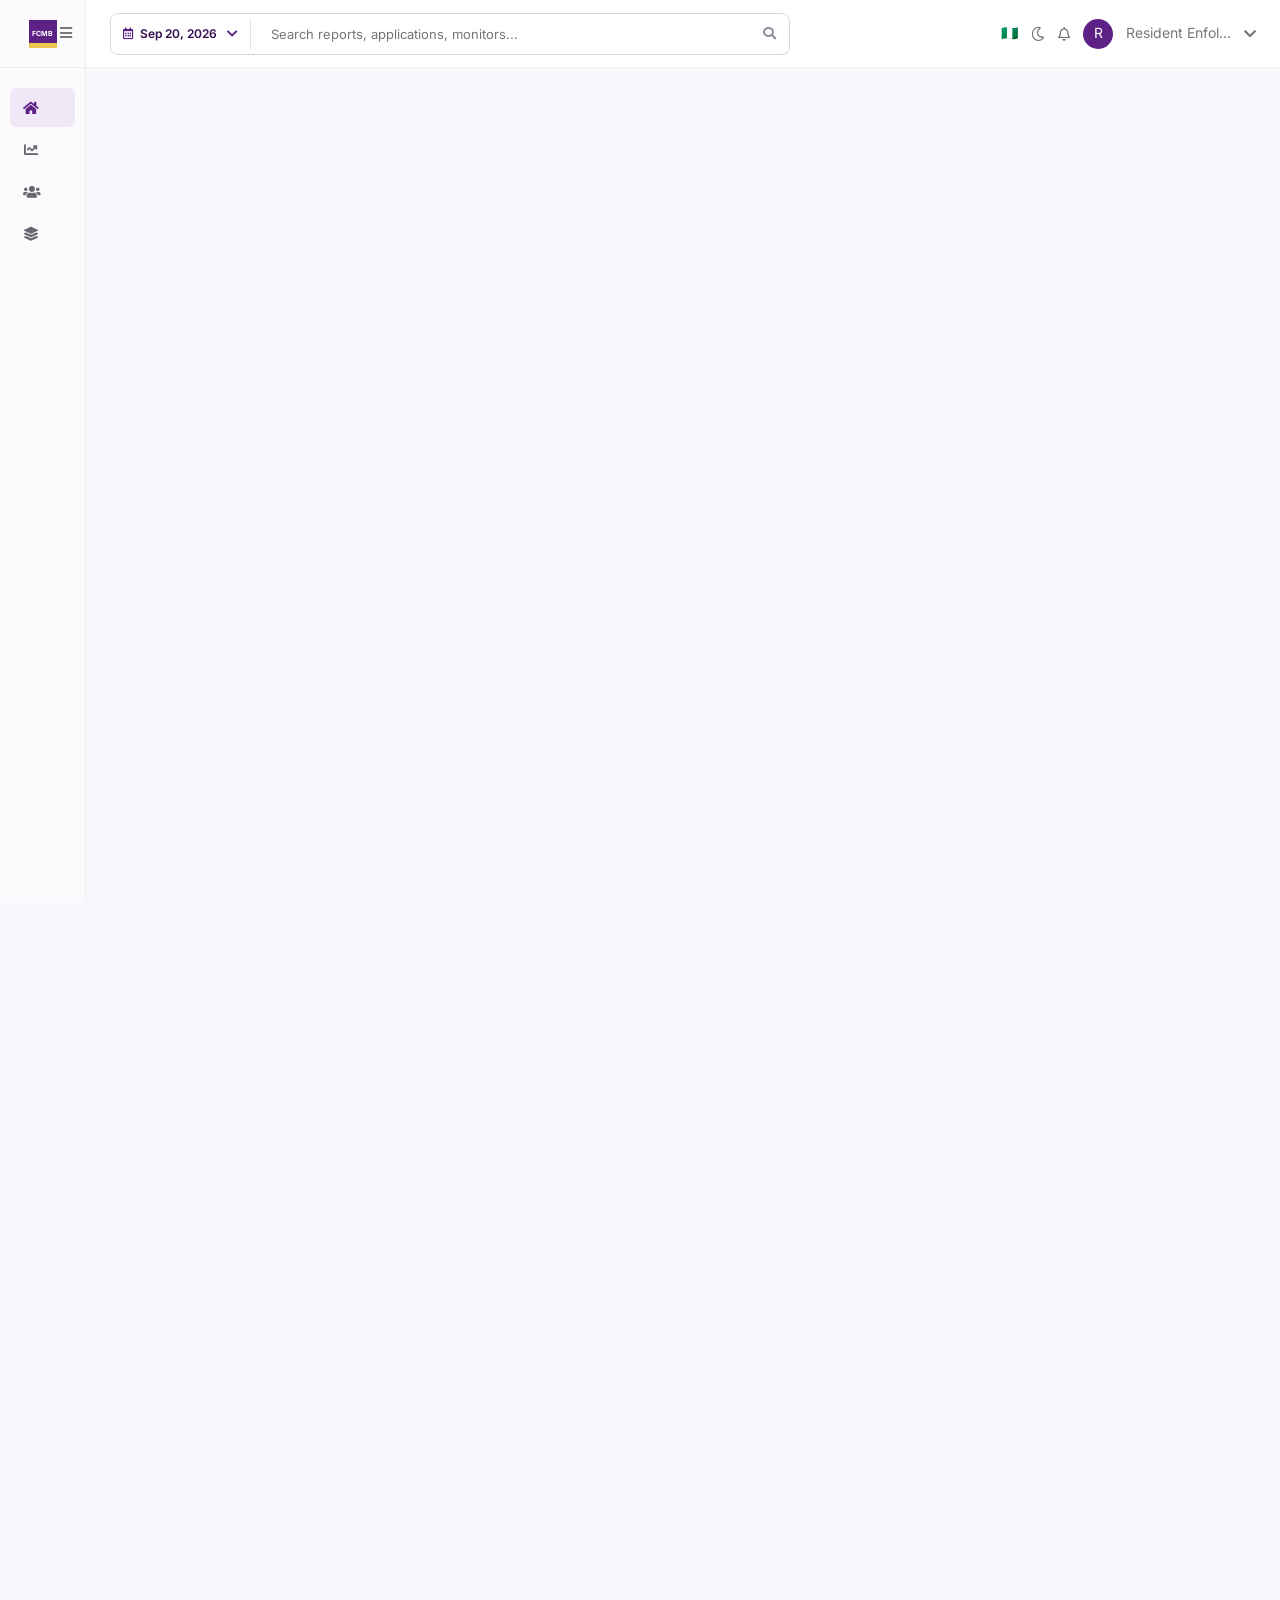
==== commit 51e7b630: "Merge pull request #1 from jay-dibs-victor/feature/04-applications-and-ai-sections Feature/04 applic" ====
--- a/dashboard.html
+++ b/dashboard.html
@@ -790,286 +790,16 @@
       background: #75419a;
     }
 
-    /* REPORTS */
-    .reports-layout {
-      display: grid;
-      grid-template-columns: 1fr 1.55fr;
-      gap: 30px;
-    }
-
-    .featured-report {
-      min-height: 310px;
-      border-radius: 12px;
-      background: linear-gradient(135deg, #35104f 0%, #5d2185 100%);
-      padding: 28px;
-      display: flex;
-      align-items: flex-end;
-      color: #ffffff;
-      position: relative;
-      overflow: hidden;
-      border: 1px solid #dcd6e4;
-      box-shadow: 0 6px 20px rgba(53, 16, 79, 0.15);
-      transition: all 0.3s ease;
-    }
-
-    .featured-report:hover {
-      transform: translateY(-3px);
-      box-shadow: 0 14px 30px rgba(53, 16, 79, 0.25);
-    }
-
-    .featured-report::before {
-      content: "";
+    .ai-glow {
       position: absolute;
-      width: 120px;
-      height: 120px;
+      width: 160px;
+      height: 160px;
       border-radius: 50%;
-      background: rgba(234, 199, 78, 0.2);
-      filter: blur(30px);
-      top: 10%;
-      right: 10%;
-    }
-
-    .featured-report h3 {
-      font-size: 18px;
-      font-weight: 700;
-      margin: 0 0 8px;
-    }
-
-    .featured-report p {
-      font-size: 12px;
-      opacity: 0.9;
-      line-height: 1.6;
-    }
-
-    .report-grid {
-      display: grid;
-      grid-template-columns: 1fr 1fr;
-      gap: 20px;
-    }
-
-    .report-item {
-      background: #ffffff;
-      border: 1px solid #dcd6e4;
-      border-radius: 10px;
-      padding: 18px;
-      transition: all 0.25s ease;
-      box-shadow: 0 2px 6px rgba(0,0,0,0.02);
-    }
-
-    .report-item:hover {
-      border-color: var(--purple);
-      transform: translateY(-3px);
-      box-shadow: 0 8px 20px rgba(93, 33, 133, 0.1);
-    }
-
-    .report-tag {
-      font-size: 10px;
-      color: var(--purple);
-      text-transform: uppercase;
-      font-weight: 700;
-      letter-spacing: 0.05em;
-    }
-
-    .report-item h4 {
-      font-size: 14px;
-      font-weight: 700;
-      color: var(--purple-dark);
-      margin: 6px 0 8px;
-    }
-
-    .report-item p {
-      font-size: 12px;
-      color: #6c6775;
-      line-height: 1.55;
-      margin: 0 0 10px;
-    }
-
-    .report-item a {
-      font-size: 11px;
-      font-weight: 600;
-      color: var(--purple);
-      display: inline-flex;
-      align-items: center;
-      gap: 4px;
-      transition: gap 0.2s ease;
-    }
-
-    .report-item:hover a {
-      gap: 8px;
-    }
-
-    /* MONITORS */
-    .monitor-grid {
-      display: grid;
-      grid-template-columns: repeat(3, 1fr);
-      gap: 16px;
-    }
-
-    .monitor-card {
-      min-height: 155px;
-      border-radius: 10px;
-      padding: 22px;
-      color: #ffffff;
-      background: #38105a;
-      position: relative;
-      overflow: hidden;
-      cursor: pointer;
-      border: 1px solid rgba(255,255,255,0.12);
-      transition: all 0.25s cubic-bezier(0.16, 1, 0.3, 1);
-      box-shadow: 0 4px 15px rgba(0,0,0,0.08);
-    }
-
-    .monitor-card:hover {
-      transform: translateY(-4px);
-      box-shadow: 0 12px 25px rgba(0,0,0,0.2);
-    }
-
-    .monitor-card:nth-child(2) { background: #512078; }
-    .monitor-card:nth-child(3) { background: #7040a0; }
-    .monitor-card:nth-child(4) { background: #164c62; }
-    .monitor-card:nth-child(5) { background: #164d3e; }
-    .monitor-card:nth-child(6) { background: #351842; }
-
-    .monitor-card::after {
-      content: attr(data-mark);
-      position: absolute;
-      right: 12px;
-      bottom: -6px;
-      font-size: 48px;
-      font-weight: 900;
-      opacity: 0.12;
-    }
-
-    .monitor-card h3 {
-      font-size: 15px;
-      font-weight: 700;
-      margin: 0 0 8px;
-    }
-
-    .monitor-card p {
-      font-size: 12px;
-      line-height: 1.55;
-      opacity: 0.9;
-    }
-
-    .monitor-card a {
-      position: absolute;
-      bottom: 18px;
-      color: #ffffff;
-      font-size: 11px;
-      font-weight: 600;
-      border-bottom: 1px solid rgba(255, 255, 255, 0.5);
-      padding-bottom: 2px;
-      transition: border-color 0.2s ease;
-    }
-
-    .monitor-card:hover a {
-      border-color: #ffffff;
-    }
-
-    /* CTA */
-    .cta {
-      margin: 10px 40px 55px;
-      padding: 45px 50px;
-      min-height: 160px;
-      border-radius: 14px;
-      background: linear-gradient(135deg, #28083b 0%, #4b196e 100%);
-      color: #ffffff;
-      display: flex;
-      align-items: center;
-      justify-content: space-between;
-      position: relative;
-      overflow: hidden;
-      border: 1px solid rgba(234, 199, 78, 0.3);
-      box-shadow: 0 10px 30px rgba(40, 8, 59, 0.2);
-    }
-
-    .cta::after {
-      content: "";
-      position: absolute;
-      width: 280px;
-      height: 280px;
-      border-radius: 50%;
-      background: #6f22a3;
-      filter: blur(55px);
-      right: -40px;
-      top: -65px;
-      opacity: 0.6;
-    }
-
-    .cta-content,
-    .cta-button {
-      position: relative;
-      z-index: 1;
-    }
-
-    .cta h2 {
-      font-size: 26px;
-      font-weight: 800;
-      line-height: 1.2;
-      margin: 0 0 10px;
-    }
-
-    .cta p {
-      font-size: 13px;
-      color: #e0d8e8;
-      max-width: 520px;
-      margin: 0;
-    }
-
-    .cta-button {
-      background: linear-gradient(135deg, #eac74e 0%, #ffd966 100%);
-      color: #28083b;
-      border: 0;
-      border-radius: 8px;
-      padding: 14px 26px;
-      font-size: 13px;
-      font-weight: 700;
-      cursor: pointer;
-      transition: all 0.25s ease;
-      box-shadow: 0 4px 15px rgba(234, 199, 78, 0.3);
-    }
-
-    .cta-button:hover {
-      transform: translateY(-2px);
-      box-shadow: 0 8px 25px rgba(234, 199, 78, 0.5);
-    }
-
-    /* FOOTER */
-    .footer {
-      text-align: center;
-      color: #aaaaaa;
-      font-size: 11px;
-      padding-bottom: 25px;
-    }
-
-    /* RESPONSIVE BREAKPOINTS */
-    @media (max-width: 1000px) {
-      .application-grid { grid-template-columns: repeat(2, 1fr); }
-      .ai-layout { grid-template-columns: 1fr; }
-      .reports-layout { grid-template-columns: 1fr; }
-      .monitor-grid { grid-template-columns: repeat(2, 1fr); }
-    }
-
-    @media (max-width: 700px) {
-      :root { --sidebar-width: 0px; }
-      .sidebar { width: 0; }
-      .sidebar.expanded { width: 235px; }
-      .main { margin-left: 0; }
-      .sidebar.expanded ~ .main { margin-left: 0; }
-      .mobile-menu { display: inline-block; }
-      .topbar { padding: 0 12px; }
-      .topbar-left { min-width: auto; }
-      .top-actions { min-width: auto; gap: 8px; }
-      .top-actions .user-name, .top-actions .language { display: none; }
-      .search-wrap { display: none; }
-      .hero { padding: 40px 20px; }
-      .hero h1 { font-size: 25px; }
-      .section, .quick-access { padding-left: 20px; padding-right: 20px; }
-      .application-grid, .monitor-grid, .report-grid { grid-template-columns: 1fr; }
-      .cta { margin-left: 20px; margin-right: 20px; padding: 28px 22px; display: block; }
-      .cta-button { margin-top: 18px; }
-      .date-picker { left: 10px; }
+      background: #8a43ba;
+      filter: blur(45px);
+      right: -50px;
+      bottom: -50px;
+      opacity: 0.5;
     }
   </style>
 </head>
@@ -1708,666 +1438,9 @@
 
       </div>
 
-    <!-- =====================================================
-         REPORTS
-    ====================================================== -->
-
-    <section class="section fade-in-on-scroll">
-
-      <div class="section-header">
-
-        <div>
-
-          <div class="section-kicker">
-            Insights & Reports
-          </div>
-
-          <h2 class="section-title">
-            Drive insights from reports and dashboards.
-          </h2>
-
-          <p class="section-description">
-            Research, analysis, and performance reports produced
-            by the Data Science Team — covering credit risk,
-            customer behaviour, fraud, and AI in banking.
-          </p>
-
-        </div>
-
-        <button class="outline-button">
-          View all reports
-          <i class="fas fa-chevron-right"></i>
-        </button>
-
-      </div>
-
-
-      <div class="reports-layout">
-
-
-        <article class="featured-report">
-
-          <div>
-
-            <h3>
-              Data that tells the story of the bank.
-            </h3>
-
-            <p>
-              The DS team publishes regular reports on deposits,
-              customer growth, digital channels, and lending trends
-              to support data-driven decisions.
-            </p>
-
-          </div>
-
-        </article>
-
-
-        <div class="report-grid">
-
-          <article class="report-item">
-
-            <div class="report-tag">
-              Deposits
-            </div>
-
-            <h4>
-              Deposit Mix, Segmentation, Pocket Size & Trend Analysis
-            </h4>
-
-            <p>
-              A deep look at deposit inflow by product type,
-              tenor, and customer segment.
-            </p>
-
-            <a href="#">
-              View report →
-            </a>
-
-          </article>
-
-
-          <article class="report-item">
-
-            <div class="report-tag">
-              Digital Channels
-            </div>
-
-            <h4>
-              Digital Transaction — Success & Reliability Scorecard
-            </h4>
-
-            <p>
-              End-to-end digital account opening success rates
-              and reliability metrics.
-            </p>
-
-            <a href="#">
-              View report →
-            </a>
-
-          </article>
-
-
-          <article class="report-item">
-
-            <div class="report-tag">
-              Customer Acquisition
-            </div>
-
-            <h4>
-              Customer Acquisition & Digital Penetration Report
-            </h4>
-
-            <p>
-              Tracking new-to-bank customer volumes and
-              digital penetration rates.
-            </p>
-
-            <a href="#">
-              View report →
-            </a>
-
-          </article>
-
-
-          <article class="report-item">
-
-            <div class="report-tag">
-              Digital Loans
-            </div>
-
-            <h4>
-              Digital Loan Performance
-            </h4>
-
-            <p>
-              Disbursement volumes, repayment trends,
-              and delinquency rates.
-            </p>
-
-            <a href="#">
-              View report →
-            </a>
-
-          </article>
-
-        </div>
-
-      </div>
-
     </section>
 
-
-    <!-- =====================================================
-         UTILITIES
-    ====================================================== -->
-
-    <section class="section light fade-in-on-scroll">
-
-      <div class="section-header">
-
-        <div>
-
-          <div class="section-kicker">
-            Utilities
-          </div>
-
-          <h2 class="section-title">
-            Operational monitors that keep the
-            <br>
-            bank running.
-          </h2>
-
-          <p class="section-description">
-            Live dashboards for every critical system — NIP,
-            cards, mobile banking, and digital channels —
-            monitored in real time by the DS team.
-          </p>
-
-        </div>
-
-      </div>
-
-
-      <div class="monitor-grid">
-
-        <article
-          class="monitor-card"
-          data-mark="NIP"
-        >
-
-          <h3>
-            NIP Transactions Monitor
-          </h3>
-
-          <p>
-            Real-time visibility into all NIP inter-bank transfers —
-            inflows, outflows, failure rates, settlement status,
-            and volume trends.
-          </p>
-
-          <a href="#">
-            Open monitor →
-          </a>
-
-        </article>
-
-
-        <article
-          class="monitor-card"
-          data-mark="DCM"
-        >
-
-          <h3>
-            Digital Channels Monitor
-          </h3>
-
-          <p>
-            Track uptime, transaction success rates, and active
-            user volumes across mobile banking, internet banking,
-            and USSD.
-          </p>
-
-          <a href="#">
-            Open monitor →
-          </a>
-
-        </article>
-
-
-        <article
-          class="monitor-card"
-          data-mark="SSR"
-        >
-
-          <h3>
-            Self Service Report
-          </h3>
-
-          <p>
-            A consolidated view of ATM, POS, and kiosk performance —
-            transaction success, downtime incidents, and cost attribution.
-          </p>
-
-          <a href="#">
-            View report →
-          </a>
-
-        </article>
-
-
-        <article
-          class="monitor-card"
-          data-mark="Integrify"
-        >
-
-          <h3>
-            Integrify Digital Monitor
-          </h3>
-
-          <p>
-            Monitor workflow health across legacy systems
-            and digital process automations in one view.
-          </p>
-
-          <a href="#">
-            Open monitor →
-          </a>
-
-        </article>
-
-
-        <article
-          class="monitor-card"
-          data-mark="Cards"
-        >
-
-          <h3>
-            Card Transactions Monitoring
-          </h3>
-
-          <p>
-            A real-time view of card transactions across debit
-            and credit, tracking authorization rates, declines,
-            and suspicious activity.
-          </p>
-
-          <a href="#">
-            Open monitor →
-          </a>
-
-        </article>
-
-
-        <article
-          class="monitor-card"
-          data-mark="Mobile"
-        >
-
-          <h3>
-            Mobile Banking Monitor
-          </h3>
-
-          <p>
-            Track active mobile banking sessions, login success
-            rates, transaction volumes, and error events.
-          </p>
-
-          <a href="#">
-            Open monitor →
-          </a>
-
-        </article>
-
-      </div>
-
-    </section>
-
-
-    <!-- =====================================================
-         CTA
-    ====================================================== -->
-
-    <section class="cta fade-in-on-scroll">
-
-      <div class="cta-content">
-
-        <div
-          class="section-kicker"
-          style="color:#eac74e"
-        >
-          Ready to get started?
-        </div>
-
-        <h2>
-          You are one step away
-          <br>
-          from the full picture.
-        </h2>
-
-        <p>
-          This platform is built for the people making decisions
-          that move FCMB forward. If that is you, request access
-          and we will have you set up within two business days.
-        </p>
-
-      </div>
-
-
-      <button
-        class="cta-button"
-        data-toggle="modal"
-        data-target="#accessModal"
-      >
-        Request access
-      </button>
-
-    </section>
-
-
-    <!-- FOOTER -->
-
-    <footer class="footer">
-
-      Designed & Developed by
-      <strong>Data Science Group</strong>
-
-    </footer>
-
   </main>
-
-
-  <!-- =======================================================
-       ACCESS MODAL
-  ======================================================== -->
-
-  <div
-    class="modal fade"
-    id="accessModal"
-    tabindex="-1"
-  >
-
-    <div class="modal-dialog modal-dialog-centered">
-
-      <div class="modal-content">
-
-        <div class="modal-header">
-
-          <h5 class="modal-title">
-            Request Platform Access
-          </h5>
-
-          <button
-            type="button"
-            class="close"
-            data-dismiss="modal"
-          >
-            <span>&times;</span>
-          </button>
-
-        </div>
-
-
-        <div class="modal-body">
-
-          <p>
-            Submit your details to request dashboard access.
-          </p>
-
-          <input
-            class="form-control mb-2"
-            placeholder="Work email"
-          >
-
-          <input
-            class="form-control"
-            placeholder="Reason for access"
-          >
-
-        </div>
-
-
-        <div class="modal-footer">
-
-          <button
-            class="outline-button"
-            data-dismiss="modal"
-          >
-            Cancel
-          </button>
-
-          <button
-            class="btn text-white"
-            style="background:var(--purple)"
-          >
-            Submit request
-          </button>
-
-        </div>
-
-      </div>
-
-    </div>
-
-  </div>
-
-
-  <!-- =======================================================
-       BOOTSTRAP JAVASCRIPT
-  ======================================================== -->
-
-  <script src="https://code.jquery.com/jquery-3.5.1.slim.min.js"></script>
-
-  <script src="https://cdn.jsdelivr.net/npm/popper.js@1.16.1/dist/umd/popper.min.js"></script>
-
-  <script src="https://stackpath.bootstrapcdn.com/bootstrap/4.5.2/js/bootstrap.min.js"></script>
-
-
-  <!-- =======================================================
-       DASHBOARD INTERACTIVE ENGINE (REVEALING MODULE PATTERN)
-  ======================================================== -->
-
-  <script>
-    /**
-     * Namespaced Application Engine using Revealing Module Pattern
-     */
-    var FCMBDashboard = (function () {
-
-      // Private DOM Cache
-      var DOM = {};
-
-      function cacheDOM() {
-        DOM.sidebar = document.getElementById("sidebar");
-        DOM.sidebarToggle = document.getElementById("sidebarToggle");
-        DOM.mobileMenu = document.getElementById("mobileMenu");
-        DOM.dateTrigger = document.getElementById("dateTrigger");
-        DOM.datePicker = document.getElementById("datePicker");
-        DOM.searchButton = document.getElementById("searchButton");
-        DOM.searchPanel = document.getElementById("searchPanel");
-        DOM.globalSearch = document.getElementById("globalSearch");
-        DOM.searchInput = document.getElementById("searchInput");
-        DOM.dateLabel = document.getElementById("dateLabel");
-        DOM.navItems = document.querySelectorAll(".nav-item");
-        DOM.aiTabs = document.querySelectorAll(".ai-tab");
-        DOM.quickChips = document.querySelectorAll(".quick-chip");
-        DOM.calendarCells = document.querySelectorAll(".calendar-body td:not(.muted)");
-        DOM.searchResults = document.querySelectorAll(".search-result");
-        DOM.animatedElements = document.querySelectorAll(".fade-in-on-scroll");
-      }
-
-      // Sidebar Handler Module
-      function toggleSidebar() {
-        if (DOM.sidebar) {
-          DOM.sidebar.classList.toggle("expanded");
-        }
-      }
-
-      function setupNavigation() {
-        DOM.navItems.forEach(function (item) {
-          item.addEventListener("click", function () {
-            DOM.navItems.forEach(function (nav) {
-              nav.classList.remove("active");
-            });
-            item.classList.add("active");
-          });
-        });
-      }
-
-      // Popovers Module (Date & Search)
-      function setupPopovers() {
-        if (DOM.dateTrigger) {
-          DOM.dateTrigger.addEventListener("click", function (event) {
-            event.stopPropagation();
-            if (DOM.datePicker) DOM.datePicker.classList.toggle("show");
-            if (DOM.searchPanel) DOM.searchPanel.classList.remove("show");
-          });
-        }
-
-        if (DOM.searchButton) {
-          DOM.searchButton.addEventListener("click", function (event) {
-            event.stopPropagation();
-            if (DOM.searchPanel) DOM.searchPanel.classList.toggle("show");
-            if (DOM.datePicker) DOM.datePicker.classList.remove("show");
-          });
-        }
-
-        if (DOM.globalSearch) {
-          DOM.globalSearch.addEventListener("focus", function () {
-            if (DOM.searchPanel) DOM.searchPanel.classList.add("show");
-          });
-        }
-
-        document.addEventListener("click", function () {
-          if (DOM.datePicker) DOM.datePicker.classList.remove("show");
-          if (DOM.searchPanel) DOM.searchPanel.classList.remove("show");
-        });
-
-        if (DOM.datePicker) {
-          DOM.datePicker.addEventListener("click", function (e) { e.stopPropagation(); });
-        }
-        if (DOM.searchPanel) {
-          DOM.searchPanel.addEventListener("click", function (e) { e.stopPropagation(); });
-        }
-      }
-
-      // Date Picker Module
-      function setupDatePicker() {
-        DOM.calendarCells.forEach(function (cell) {
-          cell.addEventListener("click", function () {
-            document.querySelectorAll(".calendar-body td").forEach(function (item) {
-              item.classList.remove("selected");
-            });
-            cell.classList.add("selected");
-            if (DOM.dateLabel) {
-              DOM.dateLabel.textContent = "Sep " + cell.textContent.trim() + ", 2026";
-            }
-            if (DOM.datePicker) {
-              DOM.datePicker.classList.remove("show");
-            }
-          });
-        });
-      }
-
-      // Search Filtering Module
-      function setupSearchFilter() {
-        var handleSearch = function (val) {
-          var query = val.toLowerCase();
-          DOM.searchResults.forEach(function (result) {
-            var text = result.textContent.toLowerCase();
-            result.style.display = text.includes(query) ? "block" : "none";
-          });
-        };
-
-        if (DOM.globalSearch) {
-          DOM.globalSearch.addEventListener("input", function () {
-            if (DOM.searchPanel) DOM.searchPanel.classList.add("show");
-            if (DOM.searchInput) DOM.searchInput.value = DOM.globalSearch.value;
-            handleSearch(DOM.globalSearch.value);
-          });
-        }
-
-        if (DOM.searchInput) {
-          DOM.searchInput.addEventListener("input", function () {
-            if (DOM.globalSearch) DOM.globalSearch.value = DOM.searchInput.value;
-            handleSearch(DOM.searchInput.value);
-          });
-        }
-      }
-
-      // Tabs & Quick Chips Module
-      function setupInteractivity() {
-        DOM.aiTabs.forEach(function (tab) {
-          tab.addEventListener("click", function () {
-            DOM.aiTabs.forEach(function (item) {
-              item.classList.remove("active");
-            });
-            tab.classList.add("active");
-          });
-        });
-
-        DOM.quickChips.forEach(function (chip) {
-          chip.addEventListener("click", function () {
-            console.log("Quick Access item opened:", chip.textContent.trim());
-          });
-        });
-      }
-
-      // Intersection Observer Module for Animated Fade-in on Scroll
-      function setupScrollAnimations() {
-        if ("IntersectionObserver" in window) {
-          var observer = new IntersectionObserver(function (entries) {
-            entries.forEach(function (entry) {
-              if (entry.isIntersecting) {
-                entry.target.classList.add("visible");
-                observer.unobserve(entry.target);
-              }
-            });
-          }, { threshold: 0.1 });
-
-          DOM.animatedElements.forEach(function (el) {
-            observer.observe(el);
-          });
-        } else {
-          DOM.animatedElements.forEach(function (el) {
-            el.classList.add("visible");
-          });
-        }
-      }
-
-      // Bind all private event handlers
-      function bindEvents() {
-        if (DOM.sidebarToggle) DOM.sidebarToggle.addEventListener("click", toggleSidebar);
-        if (DOM.mobileMenu) DOM.mobileMenu.addEventListener("click", toggleSidebar);
-
-        setupNavigation();
-        setupPopovers();
-        setupDatePicker();
-        setupSearchFilter();
-        setupInteractivity();
-        setupScrollAnimations();
-      }
-
-      // Public Initialization Method
-      function init() {
-        cacheDOM();
-        bindEvents();
-      }
-
-      // Public API
-      return {
-        init: init,
-        toggleSidebar: toggleSidebar
-      };
-
-    })();
-
-    // Initialize application when DOM is ready
-    document.addEventListener("DOMContentLoaded", function () {
-      FCMBDashboard.init();
-    });
-  </script>
 
 </body>
 </html>
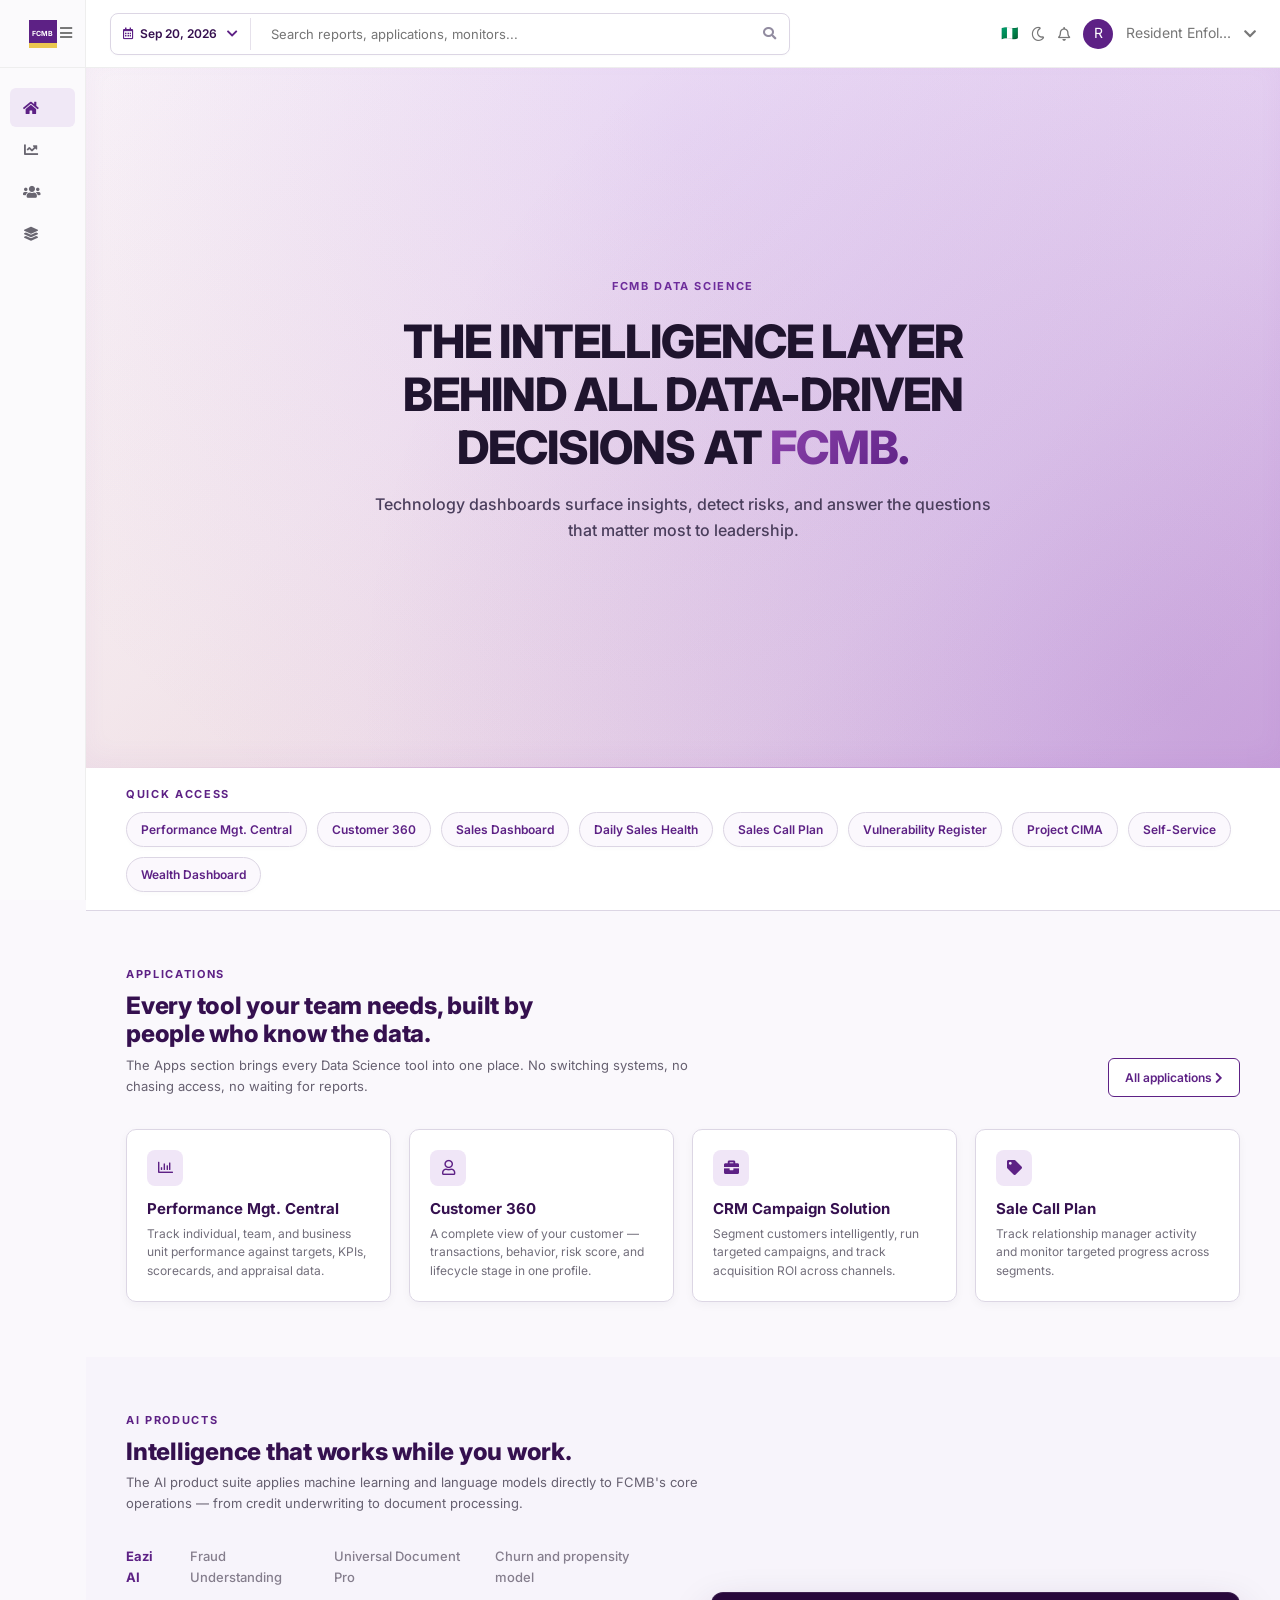
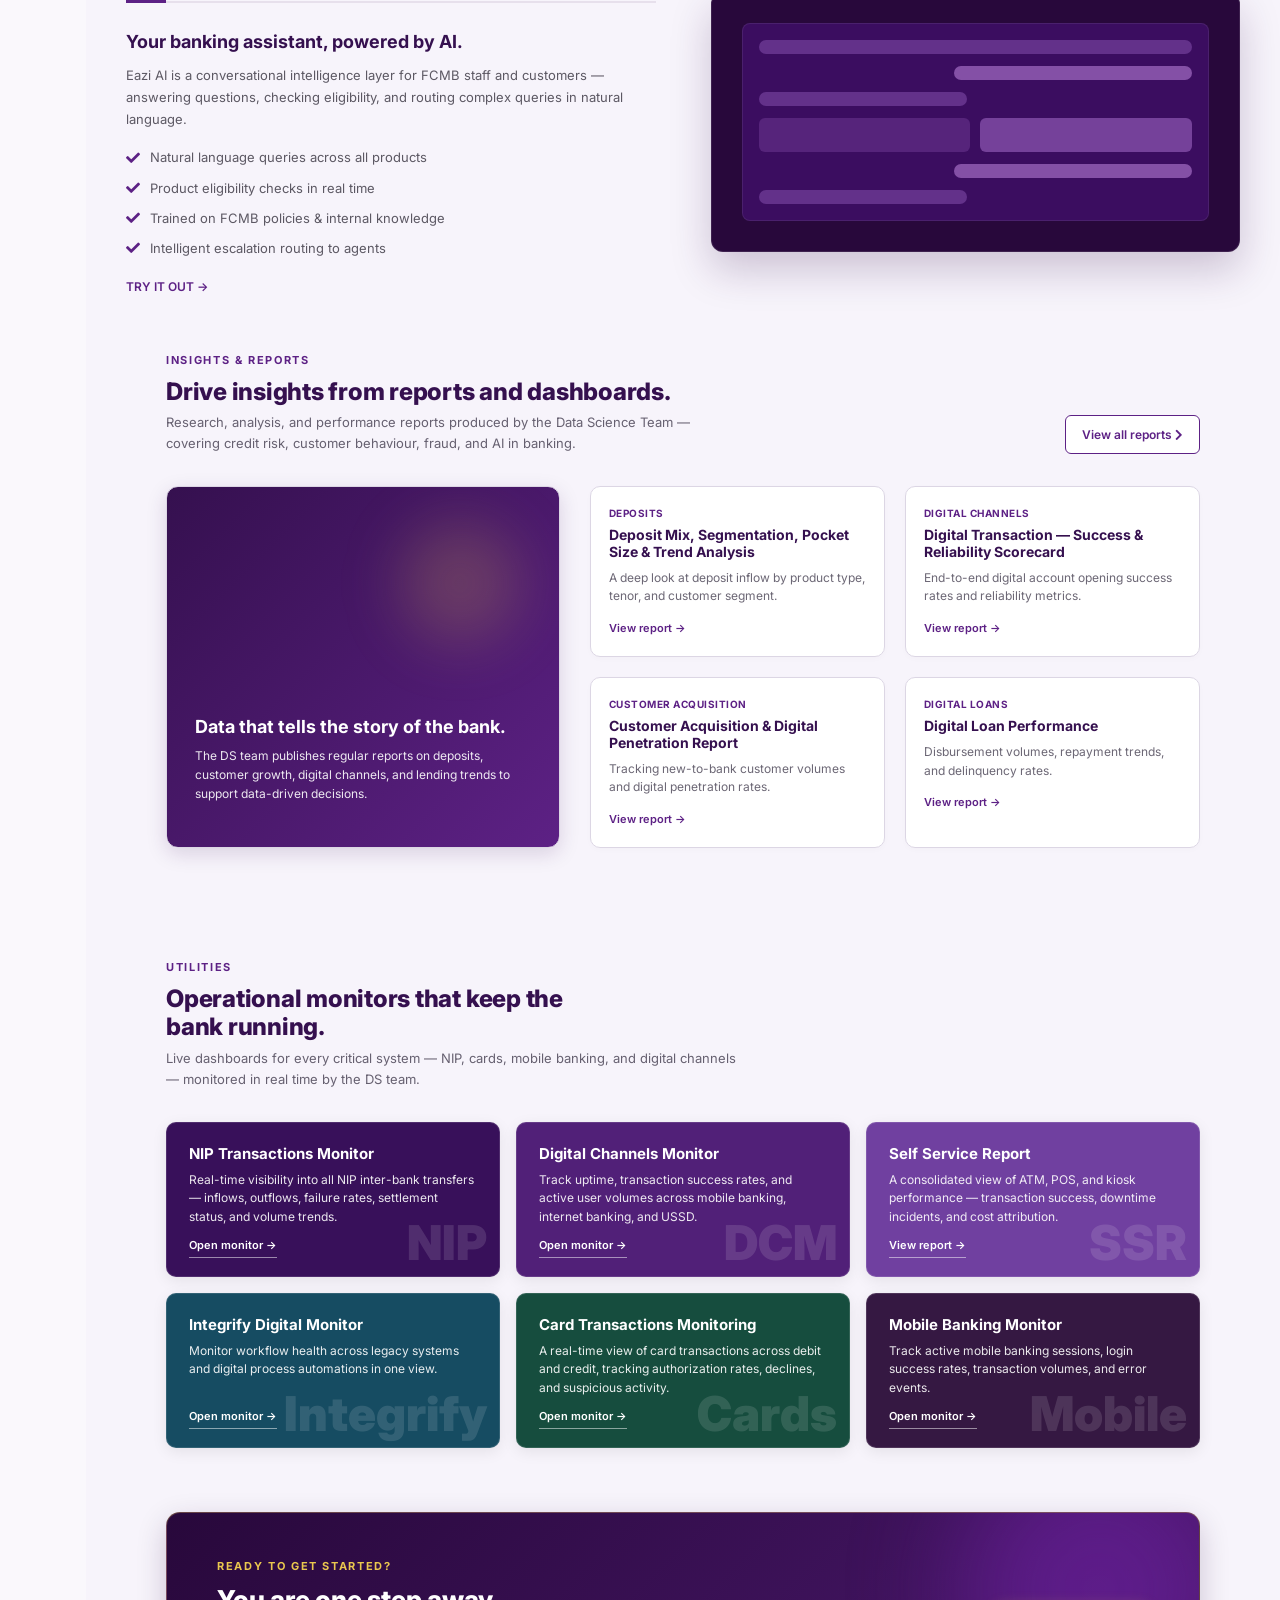
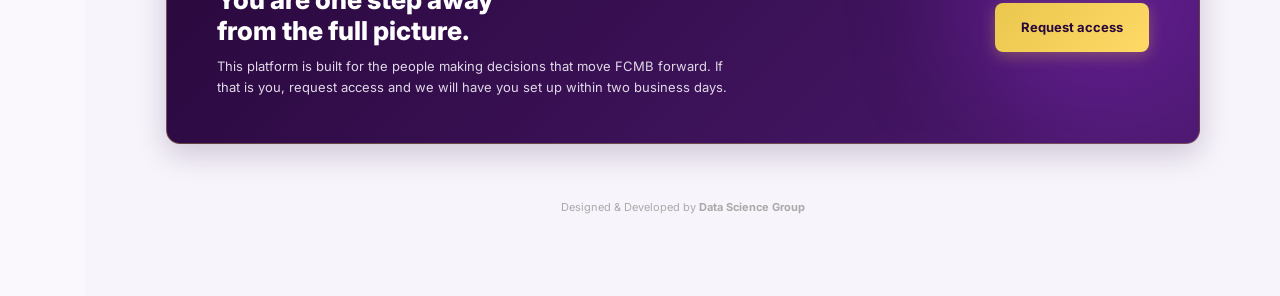
==== commit c4fb5e40: "Merge pull request #2 from jay-dibs-victor/feature/05-reports-utilities-cta-javascript feat(complete" ====
--- a/dashboard.html
+++ b/dashboard.html
@@ -790,16 +790,286 @@
       background: #75419a;
     }
 
-    .ai-glow {
+    /* REPORTS */
+    .reports-layout {
+      display: grid;
+      grid-template-columns: 1fr 1.55fr;
+      gap: 30px;
+    }
+
+    .featured-report {
+      min-height: 310px;
+      border-radius: 12px;
+      background: linear-gradient(135deg, #35104f 0%, #5d2185 100%);
+      padding: 28px;
+      display: flex;
+      align-items: flex-end;
+      color: #ffffff;
+      position: relative;
+      overflow: hidden;
+      border: 1px solid #dcd6e4;
+      box-shadow: 0 6px 20px rgba(53, 16, 79, 0.15);
+      transition: all 0.3s ease;
+    }
+
+    .featured-report:hover {
+      transform: translateY(-3px);
+      box-shadow: 0 14px 30px rgba(53, 16, 79, 0.25);
+    }
+
+    .featured-report::before {
+      content: "";
       position: absolute;
-      width: 160px;
-      height: 160px;
+      width: 120px;
+      height: 120px;
       border-radius: 50%;
-      background: #8a43ba;
-      filter: blur(45px);
-      right: -50px;
-      bottom: -50px;
-      opacity: 0.5;
+      background: rgba(234, 199, 78, 0.2);
+      filter: blur(30px);
+      top: 10%;
+      right: 10%;
+    }
+
+    .featured-report h3 {
+      font-size: 18px;
+      font-weight: 700;
+      margin: 0 0 8px;
+    }
+
+    .featured-report p {
+      font-size: 12px;
+      opacity: 0.9;
+      line-height: 1.6;
+    }
+
+    .report-grid {
+      display: grid;
+      grid-template-columns: 1fr 1fr;
+      gap: 20px;
+    }
+
+    .report-item {
+      background: #ffffff;
+      border: 1px solid #dcd6e4;
+      border-radius: 10px;
+      padding: 18px;
+      transition: all 0.25s ease;
+      box-shadow: 0 2px 6px rgba(0,0,0,0.02);
+    }
+
+    .report-item:hover {
+      border-color: var(--purple);
+      transform: translateY(-3px);
+      box-shadow: 0 8px 20px rgba(93, 33, 133, 0.1);
+    }
+
+    .report-tag {
+      font-size: 10px;
+      color: var(--purple);
+      text-transform: uppercase;
+      font-weight: 700;
+      letter-spacing: 0.05em;
+    }
+
+    .report-item h4 {
+      font-size: 14px;
+      font-weight: 700;
+      color: var(--purple-dark);
+      margin: 6px 0 8px;
+    }
+
+    .report-item p {
+      font-size: 12px;
+      color: #6c6775;
+      line-height: 1.55;
+      margin: 0 0 10px;
+    }
+
+    .report-item a {
+      font-size: 11px;
+      font-weight: 600;
+      color: var(--purple);
+      display: inline-flex;
+      align-items: center;
+      gap: 4px;
+      transition: gap 0.2s ease;
+    }
+
+    .report-item:hover a {
+      gap: 8px;
+    }
+
+    /* MONITORS */
+    .monitor-grid {
+      display: grid;
+      grid-template-columns: repeat(3, 1fr);
+      gap: 16px;
+    }
+
+    .monitor-card {
+      min-height: 155px;
+      border-radius: 10px;
+      padding: 22px;
+      color: #ffffff;
+      background: #38105a;
+      position: relative;
+      overflow: hidden;
+      cursor: pointer;
+      border: 1px solid rgba(255,255,255,0.12);
+      transition: all 0.25s cubic-bezier(0.16, 1, 0.3, 1);
+      box-shadow: 0 4px 15px rgba(0,0,0,0.08);
+    }
+
+    .monitor-card:hover {
+      transform: translateY(-4px);
+      box-shadow: 0 12px 25px rgba(0,0,0,0.2);
+    }
+
+    .monitor-card:nth-child(2) { background: #512078; }
+    .monitor-card:nth-child(3) { background: #7040a0; }
+    .monitor-card:nth-child(4) { background: #164c62; }
+    .monitor-card:nth-child(5) { background: #164d3e; }
+    .monitor-card:nth-child(6) { background: #351842; }
+
+    .monitor-card::after {
+      content: attr(data-mark);
+      position: absolute;
+      right: 12px;
+      bottom: -6px;
+      font-size: 48px;
+      font-weight: 900;
+      opacity: 0.12;
+    }
+
+    .monitor-card h3 {
+      font-size: 15px;
+      font-weight: 700;
+      margin: 0 0 8px;
+    }
+
+    .monitor-card p {
+      font-size: 12px;
+      line-height: 1.55;
+      opacity: 0.9;
+    }
+
+    .monitor-card a {
+      position: absolute;
+      bottom: 18px;
+      color: #ffffff;
+      font-size: 11px;
+      font-weight: 600;
+      border-bottom: 1px solid rgba(255, 255, 255, 0.5);
+      padding-bottom: 2px;
+      transition: border-color 0.2s ease;
+    }
+
+    .monitor-card:hover a {
+      border-color: #ffffff;
+    }
+
+    /* CTA */
+    .cta {
+      margin: 10px 40px 55px;
+      padding: 45px 50px;
+      min-height: 160px;
+      border-radius: 14px;
+      background: linear-gradient(135deg, #28083b 0%, #4b196e 100%);
+      color: #ffffff;
+      display: flex;
+      align-items: center;
+      justify-content: space-between;
+      position: relative;
+      overflow: hidden;
+      border: 1px solid rgba(234, 199, 78, 0.3);
+      box-shadow: 0 10px 30px rgba(40, 8, 59, 0.2);
+    }
+
+    .cta::after {
+      content: "";
+      position: absolute;
+      width: 280px;
+      height: 280px;
+      border-radius: 50%;
+      background: #6f22a3;
+      filter: blur(55px);
+      right: -40px;
+      top: -65px;
+      opacity: 0.6;
+    }
+
+    .cta-content,
+    .cta-button {
+      position: relative;
+      z-index: 1;
+    }
+
+    .cta h2 {
+      font-size: 26px;
+      font-weight: 800;
+      line-height: 1.2;
+      margin: 0 0 10px;
+    }
+
+    .cta p {
+      font-size: 13px;
+      color: #e0d8e8;
+      max-width: 520px;
+      margin: 0;
+    }
+
+    .cta-button {
+      background: linear-gradient(135deg, #eac74e 0%, #ffd966 100%);
+      color: #28083b;
+      border: 0;
+      border-radius: 8px;
+      padding: 14px 26px;
+      font-size: 13px;
+      font-weight: 700;
+      cursor: pointer;
+      transition: all 0.25s ease;
+      box-shadow: 0 4px 15px rgba(234, 199, 78, 0.3);
+    }
+
+    .cta-button:hover {
+      transform: translateY(-2px);
+      box-shadow: 0 8px 25px rgba(234, 199, 78, 0.5);
+    }
+
+    /* FOOTER */
+    .footer {
+      text-align: center;
+      color: #aaaaaa;
+      font-size: 11px;
+      padding-bottom: 25px;
+    }
+
+    /* RESPONSIVE BREAKPOINTS */
+    @media (max-width: 1000px) {
+      .application-grid { grid-template-columns: repeat(2, 1fr); }
+      .ai-layout { grid-template-columns: 1fr; }
+      .reports-layout { grid-template-columns: 1fr; }
+      .monitor-grid { grid-template-columns: repeat(2, 1fr); }
+    }
+
+    @media (max-width: 700px) {
+      :root { --sidebar-width: 0px; }
+      .sidebar { width: 0; }
+      .sidebar.expanded { width: 235px; }
+      .main { margin-left: 0; }
+      .sidebar.expanded ~ .main { margin-left: 0; }
+      .mobile-menu { display: inline-block; }
+      .topbar { padding: 0 12px; }
+      .topbar-left { min-width: auto; }
+      .top-actions { min-width: auto; gap: 8px; }
+      .top-actions .user-name, .top-actions .language { display: none; }
+      .search-wrap { display: none; }
+      .hero { padding: 40px 20px; }
+      .hero h1 { font-size: 25px; }
+      .section, .quick-access { padding-left: 20px; padding-right: 20px; }
+      .application-grid, .monitor-grid, .report-grid { grid-template-columns: 1fr; }
+      .cta { margin-left: 20px; margin-right: 20px; padding: 28px 22px; display: block; }
+      .cta-button { margin-top: 18px; }
+      .date-picker { left: 10px; }
     }
   </style>
 </head>
@@ -1438,9 +1708,666 @@
 
       </div>
 
+    <!-- =====================================================
+         REPORTS
+    ====================================================== -->
+
+    <section class="section fade-in-on-scroll">
+
+      <div class="section-header">
+
+        <div>
+
+          <div class="section-kicker">
+            Insights & Reports
+          </div>
+
+          <h2 class="section-title">
+            Drive insights from reports and dashboards.
+          </h2>
+
+          <p class="section-description">
+            Research, analysis, and performance reports produced
+            by the Data Science Team — covering credit risk,
+            customer behaviour, fraud, and AI in banking.
+          </p>
+
+        </div>
+
+        <button class="outline-button">
+          View all reports
+          <i class="fas fa-chevron-right"></i>
+        </button>
+
+      </div>
+
+
+      <div class="reports-layout">
+
+
+        <article class="featured-report">
+
+          <div>
+
+            <h3>
+              Data that tells the story of the bank.
+            </h3>
+
+            <p>
+              The DS team publishes regular reports on deposits,
+              customer growth, digital channels, and lending trends
+              to support data-driven decisions.
+            </p>
+
+          </div>
+
+        </article>
+
+
+        <div class="report-grid">
+
+          <article class="report-item">
+
+            <div class="report-tag">
+              Deposits
+            </div>
+
+            <h4>
+              Deposit Mix, Segmentation, Pocket Size & Trend Analysis
+            </h4>
+
+            <p>
+              A deep look at deposit inflow by product type,
+              tenor, and customer segment.
+            </p>
+
+            <a href="#">
+              View report →
+            </a>
+
+          </article>
+
+
+          <article class="report-item">
+
+            <div class="report-tag">
+              Digital Channels
+            </div>
+
+            <h4>
+              Digital Transaction — Success & Reliability Scorecard
+            </h4>
+
+            <p>
+              End-to-end digital account opening success rates
+              and reliability metrics.
+            </p>
+
+            <a href="#">
+              View report →
+            </a>
+
+          </article>
+
+
+          <article class="report-item">
+
+            <div class="report-tag">
+              Customer Acquisition
+            </div>
+
+            <h4>
+              Customer Acquisition & Digital Penetration Report
+            </h4>
+
+            <p>
+              Tracking new-to-bank customer volumes and
+              digital penetration rates.
+            </p>
+
+            <a href="#">
+              View report →
+            </a>
+
+          </article>
+
+
+          <article class="report-item">
+
+            <div class="report-tag">
+              Digital Loans
+            </div>
+
+            <h4>
+              Digital Loan Performance
+            </h4>
+
+            <p>
+              Disbursement volumes, repayment trends,
+              and delinquency rates.
+            </p>
+
+            <a href="#">
+              View report →
+            </a>
+
+          </article>
+
+        </div>
+
+      </div>
+
     </section>
 
+
+    <!-- =====================================================
+         UTILITIES
+    ====================================================== -->
+
+    <section class="section light fade-in-on-scroll">
+
+      <div class="section-header">
+
+        <div>
+
+          <div class="section-kicker">
+            Utilities
+          </div>
+
+          <h2 class="section-title">
+            Operational monitors that keep the
+            <br>
+            bank running.
+          </h2>
+
+          <p class="section-description">
+            Live dashboards for every critical system — NIP,
+            cards, mobile banking, and digital channels —
+            monitored in real time by the DS team.
+          </p>
+
+        </div>
+
+      </div>
+
+
+      <div class="monitor-grid">
+
+        <article
+          class="monitor-card"
+          data-mark="NIP"
+        >
+
+          <h3>
+            NIP Transactions Monitor
+          </h3>
+
+          <p>
+            Real-time visibility into all NIP inter-bank transfers —
+            inflows, outflows, failure rates, settlement status,
+            and volume trends.
+          </p>
+
+          <a href="#">
+            Open monitor →
+          </a>
+
+        </article>
+
+
+        <article
+          class="monitor-card"
+          data-mark="DCM"
+        >
+
+          <h3>
+            Digital Channels Monitor
+          </h3>
+
+          <p>
+            Track uptime, transaction success rates, and active
+            user volumes across mobile banking, internet banking,
+            and USSD.
+          </p>
+
+          <a href="#">
+            Open monitor →
+          </a>
+
+        </article>
+
+
+        <article
+          class="monitor-card"
+          data-mark="SSR"
+        >
+
+          <h3>
+            Self Service Report
+          </h3>
+
+          <p>
+            A consolidated view of ATM, POS, and kiosk performance —
+            transaction success, downtime incidents, and cost attribution.
+          </p>
+
+          <a href="#">
+            View report →
+          </a>
+
+        </article>
+
+
+        <article
+          class="monitor-card"
+          data-mark="Integrify"
+        >
+
+          <h3>
+            Integrify Digital Monitor
+          </h3>
+
+          <p>
+            Monitor workflow health across legacy systems
+            and digital process automations in one view.
+          </p>
+
+          <a href="#">
+            Open monitor →
+          </a>
+
+        </article>
+
+
+        <article
+          class="monitor-card"
+          data-mark="Cards"
+        >
+
+          <h3>
+            Card Transactions Monitoring
+          </h3>
+
+          <p>
+            A real-time view of card transactions across debit
+            and credit, tracking authorization rates, declines,
+            and suspicious activity.
+          </p>
+
+          <a href="#">
+            Open monitor →
+          </a>
+
+        </article>
+
+
+        <article
+          class="monitor-card"
+          data-mark="Mobile"
+        >
+
+          <h3>
+            Mobile Banking Monitor
+          </h3>
+
+          <p>
+            Track active mobile banking sessions, login success
+            rates, transaction volumes, and error events.
+          </p>
+
+          <a href="#">
+            Open monitor →
+          </a>
+
+        </article>
+
+      </div>
+
+    </section>
+
+
+    <!-- =====================================================
+         CTA
+    ====================================================== -->
+
+    <section class="cta fade-in-on-scroll">
+
+      <div class="cta-content">
+
+        <div
+          class="section-kicker"
+          style="color:#eac74e"
+        >
+          Ready to get started?
+        </div>
+
+        <h2>
+          You are one step away
+          <br>
+          from the full picture.
+        </h2>
+
+        <p>
+          This platform is built for the people making decisions
+          that move FCMB forward. If that is you, request access
+          and we will have you set up within two business days.
+        </p>
+
+      </div>
+
+
+      <button
+        class="cta-button"
+        data-toggle="modal"
+        data-target="#accessModal"
+      >
+        Request access
+      </button>
+
+    </section>
+
+
+    <!-- FOOTER -->
+
+    <footer class="footer">
+
+      Designed & Developed by
+      <strong>Data Science Group</strong>
+
+    </footer>
+
   </main>
+
+
+  <!-- =======================================================
+       ACCESS MODAL
+  ======================================================== -->
+
+  <div
+    class="modal fade"
+    id="accessModal"
+    tabindex="-1"
+  >
+
+    <div class="modal-dialog modal-dialog-centered">
+
+      <div class="modal-content">
+
+        <div class="modal-header">
+
+          <h5 class="modal-title">
+            Request Platform Access
+          </h5>
+
+          <button
+            type="button"
+            class="close"
+            data-dismiss="modal"
+          >
+            <span>&times;</span>
+          </button>
+
+        </div>
+
+
+        <div class="modal-body">
+
+          <p>
+            Submit your details to request dashboard access.
+          </p>
+
+          <input
+            class="form-control mb-2"
+            placeholder="Work email"
+          >
+
+          <input
+            class="form-control"
+            placeholder="Reason for access"
+          >
+
+        </div>
+
+
+        <div class="modal-footer">
+
+          <button
+            class="outline-button"
+            data-dismiss="modal"
+          >
+            Cancel
+          </button>
+
+          <button
+            class="btn text-white"
+            style="background:var(--purple)"
+          >
+            Submit request
+          </button>
+
+        </div>
+
+      </div>
+
+    </div>
+
+  </div>
+
+
+  <!-- =======================================================
+       BOOTSTRAP JAVASCRIPT
+  ======================================================== -->
+
+  <script src="https://code.jquery.com/jquery-3.5.1.slim.min.js"></script>
+
+  <script src="https://cdn.jsdelivr.net/npm/popper.js@1.16.1/dist/umd/popper.min.js"></script>
+
+  <script src="https://stackpath.bootstrapcdn.com/bootstrap/4.5.2/js/bootstrap.min.js"></script>
+
+
+  <!-- =======================================================
+       DASHBOARD INTERACTIVE ENGINE (REVEALING MODULE PATTERN)
+  ======================================================== -->
+
+  <script>
+    /**
+     * Namespaced Application Engine using Revealing Module Pattern
+     */
+    var FCMBDashboard = (function () {
+
+      // Private DOM Cache
+      var DOM = {};
+
+      function cacheDOM() {
+        DOM.sidebar = document.getElementById("sidebar");
+        DOM.sidebarToggle = document.getElementById("sidebarToggle");
+        DOM.mobileMenu = document.getElementById("mobileMenu");
+        DOM.dateTrigger = document.getElementById("dateTrigger");
+        DOM.datePicker = document.getElementById("datePicker");
+        DOM.searchButton = document.getElementById("searchButton");
+        DOM.searchPanel = document.getElementById("searchPanel");
+        DOM.globalSearch = document.getElementById("globalSearch");
+        DOM.searchInput = document.getElementById("searchInput");
+        DOM.dateLabel = document.getElementById("dateLabel");
+        DOM.navItems = document.querySelectorAll(".nav-item");
+        DOM.aiTabs = document.querySelectorAll(".ai-tab");
+        DOM.quickChips = document.querySelectorAll(".quick-chip");
+        DOM.calendarCells = document.querySelectorAll(".calendar-body td:not(.muted)");
+        DOM.searchResults = document.querySelectorAll(".search-result");
+        DOM.animatedElements = document.querySelectorAll(".fade-in-on-scroll");
+      }
+
+      // Sidebar Handler Module
+      function toggleSidebar() {
+        if (DOM.sidebar) {
+          DOM.sidebar.classList.toggle("expanded");
+        }
+      }
+
+      function setupNavigation() {
+        DOM.navItems.forEach(function (item) {
+          item.addEventListener("click", function () {
+            DOM.navItems.forEach(function (nav) {
+              nav.classList.remove("active");
+            });
+            item.classList.add("active");
+          });
+        });
+      }
+
+      // Popovers Module (Date & Search)
+      function setupPopovers() {
+        if (DOM.dateTrigger) {
+          DOM.dateTrigger.addEventListener("click", function (event) {
+            event.stopPropagation();
+            if (DOM.datePicker) DOM.datePicker.classList.toggle("show");
+            if (DOM.searchPanel) DOM.searchPanel.classList.remove("show");
+          });
+        }
+
+        if (DOM.searchButton) {
+          DOM.searchButton.addEventListener("click", function (event) {
+            event.stopPropagation();
+            if (DOM.searchPanel) DOM.searchPanel.classList.toggle("show");
+            if (DOM.datePicker) DOM.datePicker.classList.remove("show");
+          });
+        }
+
+        if (DOM.globalSearch) {
+          DOM.globalSearch.addEventListener("focus", function () {
+            if (DOM.searchPanel) DOM.searchPanel.classList.add("show");
+          });
+        }
+
+        document.addEventListener("click", function () {
+          if (DOM.datePicker) DOM.datePicker.classList.remove("show");
+          if (DOM.searchPanel) DOM.searchPanel.classList.remove("show");
+        });
+
+        if (DOM.datePicker) {
+          DOM.datePicker.addEventListener("click", function (e) { e.stopPropagation(); });
+        }
+        if (DOM.searchPanel) {
+          DOM.searchPanel.addEventListener("click", function (e) { e.stopPropagation(); });
+        }
+      }
+
+      // Date Picker Module
+      function setupDatePicker() {
+        DOM.calendarCells.forEach(function (cell) {
+          cell.addEventListener("click", function () {
+            document.querySelectorAll(".calendar-body td").forEach(function (item) {
+              item.classList.remove("selected");
+            });
+            cell.classList.add("selected");
+            if (DOM.dateLabel) {
+              DOM.dateLabel.textContent = "Sep " + cell.textContent.trim() + ", 2026";
+            }
+            if (DOM.datePicker) {
+              DOM.datePicker.classList.remove("show");
+            }
+          });
+        });
+      }
+
+      // Search Filtering Module
+      function setupSearchFilter() {
+        var handleSearch = function (val) {
+          var query = val.toLowerCase();
+          DOM.searchResults.forEach(function (result) {
+            var text = result.textContent.toLowerCase();
+            result.style.display = text.includes(query) ? "block" : "none";
+          });
+        };
+
+        if (DOM.globalSearch) {
+          DOM.globalSearch.addEventListener("input", function () {
+            if (DOM.searchPanel) DOM.searchPanel.classList.add("show");
+            if (DOM.searchInput) DOM.searchInput.value = DOM.globalSearch.value;
+            handleSearch(DOM.globalSearch.value);
+          });
+        }
+
+        if (DOM.searchInput) {
+          DOM.searchInput.addEventListener("input", function () {
+            if (DOM.globalSearch) DOM.globalSearch.value = DOM.searchInput.value;
+            handleSearch(DOM.searchInput.value);
+          });
+        }
+      }
+
+      // Tabs & Quick Chips Module
+      function setupInteractivity() {
+        DOM.aiTabs.forEach(function (tab) {
+          tab.addEventListener("click", function () {
+            DOM.aiTabs.forEach(function (item) {
+              item.classList.remove("active");
+            });
+            tab.classList.add("active");
+          });
+        });
+
+        DOM.quickChips.forEach(function (chip) {
+          chip.addEventListener("click", function () {
+            console.log("Quick Access item opened:", chip.textContent.trim());
+          });
+        });
+      }
+
+      // Intersection Observer Module for Animated Fade-in on Scroll
+      function setupScrollAnimations() {
+        if ("IntersectionObserver" in window) {
+          var observer = new IntersectionObserver(function (entries) {
+            entries.forEach(function (entry) {
+              if (entry.isIntersecting) {
+                entry.target.classList.add("visible");
+                observer.unobserve(entry.target);
+              }
+            });
+          }, { threshold: 0.1 });
+
+          DOM.animatedElements.forEach(function (el) {
+            observer.observe(el);
+          });
+        } else {
+          DOM.animatedElements.forEach(function (el) {
+            el.classList.add("visible");
+          });
+        }
+      }
+
+      // Bind all private event handlers
+      function bindEvents() {
+        if (DOM.sidebarToggle) DOM.sidebarToggle.addEventListener("click", toggleSidebar);
+        if (DOM.mobileMenu) DOM.mobileMenu.addEventListener("click", toggleSidebar);
+
+        setupNavigation();
+        setupPopovers();
+        setupDatePicker();
+        setupSearchFilter();
+        setupInteractivity();
+        setupScrollAnimations();
+      }
+
+      // Public Initialization Method
+      function init() {
+        cacheDOM();
+        bindEvents();
+      }
+
+      // Public API
+      return {
+        init: init,
+        toggleSidebar: toggleSidebar
+      };
+
+    })();
+
+    // Initialize application when DOM is ready
+    document.addEventListener("DOMContentLoaded", function () {
+      FCMBDashboard.init();
+    });
+  </script>
 
 </body>
 </html>
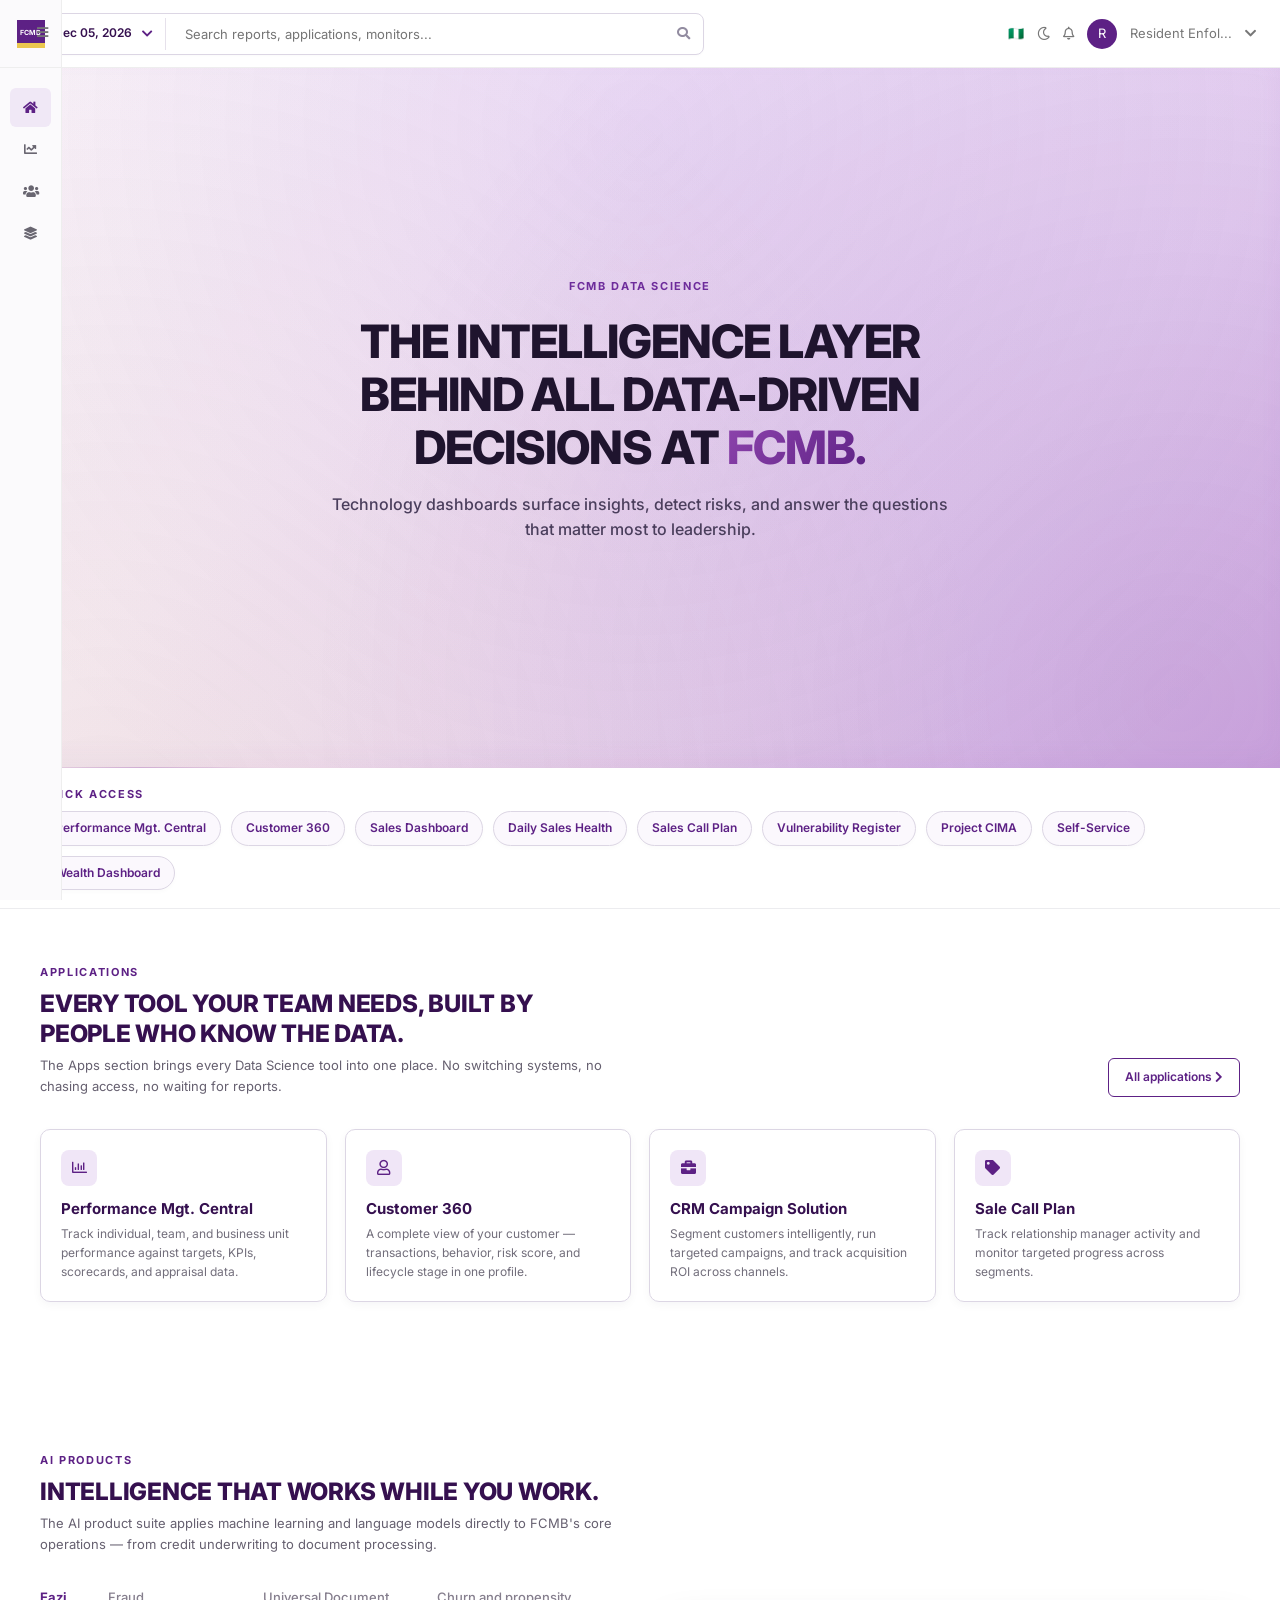
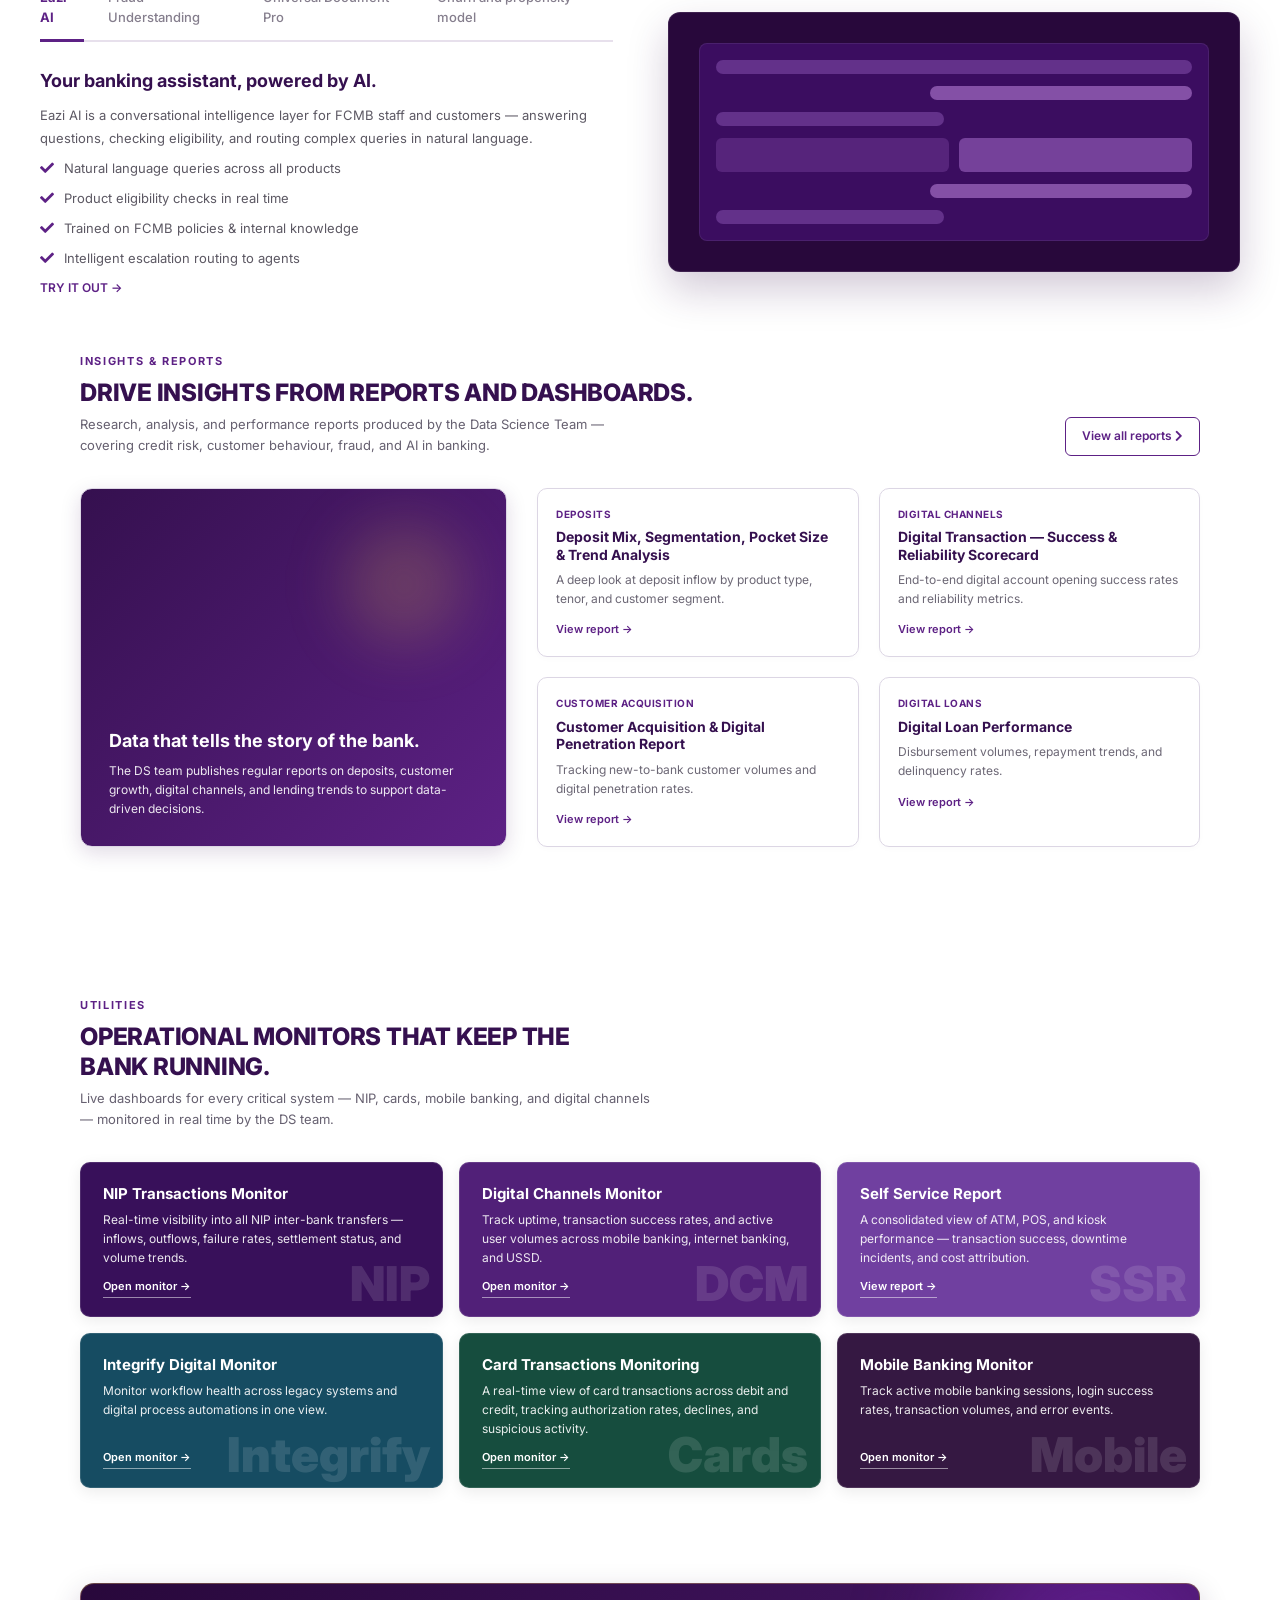
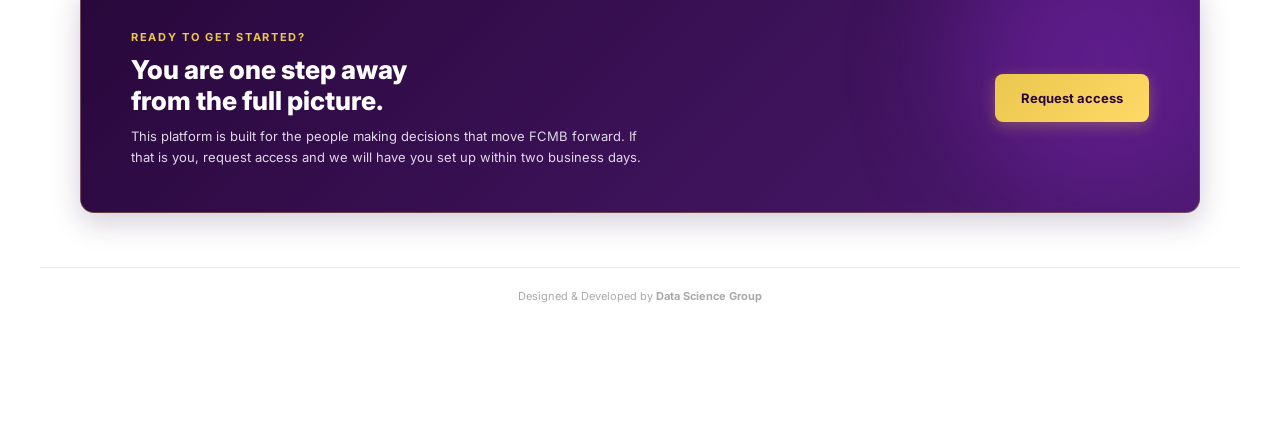
==== commit 8bf6cd8b: "feat(dashboard): migrate to shared css/main.css barrel & js/ module stack — strips 1043-line inline " ====
--- a/dashboard.html
+++ b/dashboard.html
@@ -1,5 +1,5 @@
 <!doctype html>
-<html lang="en">
+<html lang="en" data-theme="light">
 <head>
   <meta charset="utf-8">
   <meta name="viewport" content="width=device-width, initial-scale=1, shrink-to-fit=no">
@@ -28,1052 +28,10 @@
     href="https://cdnjs.cloudflare.com/ajax/libs/font-awesome/5.15.4/css/all.min.css"
   >
 
-  <style>
-    :root {
-      --purple: #5d2185;
-      --purple-dark: #35104f;
-      --purple-deep: #28083b;
-      --purple-mid: #6d2c9b;
-      --purple-light: #8e44ad;
-      --accent-gold: #eac74e;
-
-      --lavender: #f7f4fb;
-      --lavender-2: #eee8f6;
-
-      --text: #1f1d2b;
-      --muted: #6c757d;
-      --border: #dcd6e4;
-      --card-border: 1px solid #dcd6e4;
-
-      --sidebar-width: 86px;
-      --sidebar-expanded-width: 232px;
-    }
-
-    * {
-      box-sizing: border-box;
-    }
-
-    html {
-      scroll-behavior: smooth;
-    }
-
-    body {
-      margin: 0;
-      color: var(--text);
-      background: #faf8fc;
-      font-family: 'Inter', -apple-system, BlinkMacSystemFont, "Segoe UI", Roboto, Arial, sans-serif;
-      font-size: 14px;
-      line-height: 1.6;
-    }
-
-    button,
-    input {
-      font-family: inherit;
-    }
-
-    button {
-      outline: none !important;
-    }
-
-    a {
-      text-decoration: none;
-      color: inherit;
-    }
-
-    /* SIDEBAR */
-    .sidebar {
-      position: fixed;
-      z-index: 1000;
-      left: 0;
-      top: 0;
-      bottom: 0;
-      width: var(--sidebar-width);
-      background: #fbfafc;
-      border-right: 1px solid #eeeeee;
-      overflow: hidden;
-      transition: width 0.2s ease;
-    }
-
-    .sidebar.expanded {
-      width: var(--sidebar-expanded-width);
-    }
-
-    .brand {
-      height: 68px;
-      display: flex;
-      align-items: center;
-      justify-content: center;
-      border-bottom: 1px solid #eeeeee;
-    }
-
-    .brand-inner {
-      display: flex;
-      align-items: center;
-      gap: 9px;
-    }
-
-    .brand-mark {
-      width: 28px;
-      height: 28px;
-      background: var(--purple);
-      color: #ffffff;
-      font-size: 7px;
-      font-weight: 700;
-      display: flex;
-      align-items: center;
-      justify-content: center;
-      position: relative;
-    }
-
-    .brand-mark::after {
-      content: "";
-      position: absolute;
-      bottom: 0;
-      left: 0;
-      right: 0;
-      height: 5px;
-      background: #eac74e;
-    }
-
-    .brand-word {
-      display: none;
-      font-family: Georgia, serif;
-      font-size: 16px;
-      font-weight: 700;
-    }
-
-    .sidebar.expanded .brand-word {
-      display: block;
-    }
-
-    .sidebar-toggle {
-      position: absolute;
-      right: 7px;
-      top: 21px;
-      border: 0;
-      background: transparent;
-      color: #777777;
-      cursor: pointer;
-    }
-
-    .sidebar-menu {
-      padding: 20px 10px;
-    }
-
-    .menu-label {
-      display: none;
-      font-size: 8px;
-      color: #aaaaaa;
-      padding: 0 12px 8px;
-      text-transform: uppercase;
-    }
-
-    .sidebar.expanded .menu-label {
-      display: block;
-    }
-
-    .nav-item {
-      height: 39px;
-      border-radius: 6px;
-      display: flex;
-      align-items: center;
-      gap: 13px;
-      padding: 0 13px;
-      color: #696671;
-      white-space: nowrap;
-      cursor: pointer;
-      margin-bottom: 3px;
-    }
-
-    .nav-item:hover,
-    .nav-item.active {
-      background: #f0e8f6;
-      color: var(--purple);
-    }
-
-    .nav-item i {
-      width: 15px;
-      text-align: center;
-    }
-
-    .nav-item span {
-      display: none;
-    }
-
-    .sidebar.expanded .nav-item span {
-      display: block;
-    }
-
-    /* MAIN */
-    .main {
-      margin-left: var(--sidebar-width);
-      min-height: 100vh;
-      transition: margin-left 0.2s ease;
-    }
-
-    .sidebar.expanded ~ .main {
-      margin-left: var(--sidebar-expanded-width);
-    }
-
-    /* TOPBAR */
-    .topbar {
-      height: 68px;
-      display: flex;
-      align-items: center;
-      justify-content: space-between;
-      padding: 0 24px;
-      border-bottom: 1px solid #eeeeee;
-      position: sticky;
-      top: 0;
-      z-index: 900;
-      background: rgba(255, 255, 255, 0.97);
-    }
-
-    .topbar-left {
-      flex: 1;
-      display: flex;
-      align-items: center;
-      gap: 16px;
-      max-width: 680px;
-    }
-
-    .mobile-menu {
-      display: none;
-      border: 0;
-      background: none;
-      color: #555555;
-    }
-
-    .search-wrap {
-      position: relative;
-      flex: 1;
-      width: 100%;
-      display: flex;
-      align-items: center;
-    }
-
-    .search-icon-left {
-      position: absolute;
-      right: 14px;
-      color: #928ca0;
-      font-size: 13px;
-      pointer-events: none;
-      z-index: 2;
-    }
-
-    .search-control {
-      height: 42px;
-      width: 100%;
-      border: 1px solid #dcd6e4;
-      border-radius: 8px;
-      padding: 0 38px 0 160px;
-      outline: none;
-      font-size: 13px;
-      background: #ffffff;
-      transition: all 0.2s ease;
-      box-shadow: 0 1px 3px rgba(0,0,0,0.02);
-    }
-
-    .search-control:focus {
-      background: #ffffff;
-      border-color: var(--purple);
-      box-shadow: 0 0 0 3px rgba(93, 33, 133, 0.12);
-    }
-
-    .embedded-date-control {
-      position: absolute;
-      left: 5px;
-      height: 32px;
-      background: transparent;
-      border: none !important;
-      border-right: 1px solid #e6e1eb !important;
-      border-radius: 6px 0 0 6px;
-      padding: 0 12px 0 8px;
-      font-size: 12px;
-      font-weight: 600;
-      color: var(--purple-dark);
-      display: inline-flex;
-      align-items: center;
-      gap: 6px;
-      cursor: pointer;
-      transition: all 0.2s ease;
-      box-shadow: none;
-      z-index: 2;
-    }
-
-    .embedded-date-control:hover {
-      background: #f7f2fb;
-      color: var(--purple);
-    }
-
-    .embedded-date-control i {
-      color: var(--purple);
-      font-size: 12px;
-    }
-
-    .top-actions {
-      min-width: 250px;
-      display: flex;
-      align-items: center;
-      justify-content: flex-end;
-      gap: 13px;
-      color: #777777;
-    }
-
-    .avatar {
-      width: 30px;
-      height: 30px;
-      border-radius: 50%;
-      background: var(--purple);
-      color: #ffffff;
-      display: flex;
-      align-items: center;
-      justify-content: center;
-    }
-
-    /* POPOVERS */
-    .popover-panel {
-      position: absolute;
-      display: none;
-      background: #ffffff;
-      border: 1px solid #e7e1ed;
-      border-radius: 5px;
-      box-shadow: 0 14px 35px rgba(40, 16, 55, 0.12);
-      z-index: 1200;
-    }
-
-    .popover-panel.show {
-      display: block;
-    }
-
-    .date-picker {
-      top: 44px;
-      left: 0;
-      right: auto;
-      width: 250px;
-    }
-
-    .search-panel {
-      top: 48px;
-      left: 0;
-      right: auto;
-      width: 100%;
-      max-width: 480px;
-      padding: 12px;
-    }
-
-    .date-picker-header {
-      height: 39px;
-      background: var(--purple);
-      color: #ffffff;
-      display: flex;
-      align-items: center;
-      justify-content: space-between;
-      padding: 0 12px;
-    }
-
-    .date-picker-header button {
-      border: 0;
-      background: none;
-      color: #ffffff;
-    }
-
-    .calendar-body {
-      padding: 8px;
-    }
-
-    .calendar-body table {
-      width: 100%;
-      text-align: center;
-    }
-
-    .calendar-body th {
-      font-size: 8px;
-      color: #777777;
-      padding: 5px 0;
-    }
-
-    .calendar-body td {
-      font-size: 9px;
-      padding: 6px;
-      cursor: pointer;
-      border-radius: 50%;
-    }
-
-    .calendar-body td:hover,
-    .calendar-body td.selected {
-      background: var(--purple);
-      color: #ffffff;
-    }
-
-    .calendar-body td.muted {
-      color: #cccccc;
-    }
-
-    .search-result {
-      padding: 8px;
-      border-radius: 4px;
-    }
-
-    .search-result:hover {
-      background: #f7f3fa;
-    }
-
-    .search-result strong {
-      display: block;
-      font-size: 10px;
-    }
-
-    .search-result small {
-      color: #999999;
-    }
-
-    /* ANIMATIONS & INTERACTIVITY */
-    .fade-in-on-scroll {
-      opacity: 0;
-      transform: translateY(24px);
-      transition: opacity 0.7s cubic-bezier(0.16, 1, 0.3, 1), transform 0.7s cubic-bezier(0.16, 1, 0.3, 1);
-      will-change: opacity, transform;
-    }
-
-    .fade-in-on-scroll.visible {
-      opacity: 1;
-      transform: translateY(0);
-    }
-
-    /* HERO */
-    .hero {
-      min-height: 700px;
-      padding: 70px 40px 60px;
-      text-align: center;
-      position: relative;
-      overflow: hidden;
-      display: flex;
-      flex-direction: column;
-      align-items: center;
-      justify-content: center;
-      background: linear-gradient(135deg, #fbf7fc 0%, #f4eafd 35%, #e9d5f5 70%, #d8b4e8 100%);
-      color: #1f142e;
-      box-shadow: inset 0 -10px 25px rgba(142, 68, 173, 0.05);
-    }
-
-    .hero::before {
-      content: "";
-      position: absolute;
-      top: -50%;
-      left: -20%;
-      width: 140%;
-      height: 200%;
-      background: radial-gradient(circle at 50% 30%, rgba(142, 68, 173, 0.12), transparent 60%),
-                  radial-gradient(circle at 80% 70%, rgba(93, 33, 133, 0.15), transparent 50%),
-                  radial-gradient(circle at 20% 80%, rgba(234, 199, 78, 0.12), transparent 50%);
-      pointer-events: none;
-      animation: pulseGlow 8s ease-in-out infinite alternate;
-    }
-
-    @keyframes pulseGlow {
-      0% { opacity: 0.7; transform: scale(1); }
-      100% { opacity: 1; transform: scale(1.05); }
-    }
-
-    .hero::after {
-      content: "";
-      position: absolute;
-      left: 0;
-      right: 0;
-      bottom: 0;
-      height: 1px;
-      background: linear-gradient(90deg, transparent, rgba(142, 68, 173, 0.3), transparent);
-    }
-
-    .hero > * {
-      position: relative;
-      z-index: 1;
-    }
-
-    .eyebrow {
-      font-size: 11px;
-      color: var(--purple-mid);
-      text-transform: uppercase;
-      letter-spacing: 0.15em;
-      font-weight: 700;
-      margin-bottom: 8px;
-    }
-
-    .section-kicker {
-      font-size: 11px;
-      color: var(--purple);
-      text-transform: uppercase;
-      letter-spacing: 0.15em;
-      font-weight: 700;
-      margin-bottom: 8px;
-    }
-
-    .hero h1 {
-      font-size: 46px;
-      line-height: 1.15;
-      letter-spacing: -0.02em;
-      margin: 12px auto 18px;
-      font-weight: 800;
-      text-transform: uppercase;
-      max-width: 820px;
-      color: #1f142e;
-    }
-
-    .hero h1 span {
-      background: linear-gradient(135deg, #8e44ad 0%, #5d2185 100%);
-      -webkit-background-clip: text;
-      -webkit-text-fill-color: transparent;
-    }
-
-    .hero p {
-      font-size: 16px;
-      color: #4a3e5c;
-      max-width: 620px;
-      margin: 0 auto 25px;
-      line-height: 1.6;
-      font-weight: 500;
-    }
-
-    /* QUICK ACCESS */
-    .quick-access {
-      padding: 18px 40px;
-      background: #ffffff;
-      border-bottom: 1px solid var(--border);
-    }
-
-    .quick-chips {
-      display: flex;
-      gap: 10px;
-      flex-wrap: wrap;
-    }
-
-    .quick-chip {
-      border: 1px solid #dcd6e4;
-      background: #fbf8fd;
-      color: var(--purple);
-      padding: 7px 14px;
-      border-radius: 20px;
-      font-size: 12px;
-      font-weight: 600;
-      cursor: pointer;
-      transition: all 0.25s cubic-bezier(0.16, 1, 0.3, 1);
-      box-shadow: 0 2px 4px rgba(0,0,0,0.02);
-    }
-
-    /* GENERAL SECTIONS */
-    .section {
-      padding: 55px 40px;
-    }
-
-    .section.light {
-      background: var(--lavender);
-    }
-
-    .section-header {
-      display: flex;
-      justify-content: space-between;
-      align-items: flex-end;
-      margin-bottom: 32px;
-    }
-
-    .section-title {
-      font-size: 24px;
-      font-weight: 800;
-      color: var(--purple-dark);
-      margin: 0 0 6px;
-      letter-spacing: -0.01em;
-    }
-
-    .section-description {
-      font-size: 13px;
-      color: #666070;
-      max-width: 580px;
-      line-height: 1.6;
-      margin: 0;
-    }
-
-    .outline-button {
-      border: 1px solid var(--purple);
-      background: #ffffff;
-      border-radius: 6px;
-      padding: 9px 16px;
-      font-size: 12px;
-      font-weight: 600;
-      color: var(--purple);
-      height: max-content;
-      transition: all 0.2s ease;
-      cursor: pointer;
-    }
-
-    .outline-button:hover {
-      background: var(--purple);
-      color: #ffffff;
-      transform: translateY(-1px);
-      box-shadow: 0 4px 12px rgba(93, 33, 133, 0.2);
-    }
-
-    /* APPLICATIONS */
-    .application-grid {
-      display: grid;
-      grid-template-columns: repeat(4, 1fr);
-      gap: 18px;
-    }
-
-    .application-card {
-      min-height: 130px;
-      background: #ffffff;
-      border: 1px solid #dcd6e4;
-      border-radius: 10px;
-      padding: 20px;
-      box-shadow: 0 3px 10px rgba(35, 20, 45, 0.04);
-      cursor: pointer;
-      transition: all 0.25s cubic-bezier(0.16, 1, 0.3, 1);
-      position: relative;
-    }
-
-    .application-card:hover {
-      transform: translateY(-4px);
-      border-color: var(--purple);
-      box-shadow: 0 12px 28px rgba(50, 20, 70, 0.12);
-    }
-
-    .card-icon {
-      width: 36px;
-      height: 36px;
-      border-radius: 8px;
-      background: #f0e6f7;
-      color: var(--purple);
-      display: flex;
-      align-items: center;
-      justify-content: center;
-      margin-bottom: 14px;
-      font-size: 15px;
-      transition: all 0.25s ease;
-    }
-
-    .application-card:hover .card-icon {
-      background: var(--purple);
-      color: #ffffff;
-      transform: scale(1.08);
-    }
-
-    .application-card h3 {
-      font-size: 15px;
-      font-weight: 700;
-      color: var(--purple-dark);
-      margin: 0 0 7px;
-    }
-
-    .application-card p {
-      font-size: 12px;
-      color: #726e7b;
-      line-height: 1.55;
-      margin: 0;
-    }
-
-    /* AI PRODUCTS */
-    .ai-layout {
-      display: grid;
-      grid-template-columns: 1fr 1fr;
-      gap: 55px;
-      align-items: center;
-    }
-
-    .ai-tabs {
-      display: flex;
-      gap: 24px;
-      border-bottom: 2px solid #e7e0ec;
-      margin-bottom: 28px;
-    }
-
-    .ai-tab {
-      padding-bottom: 12px;
-      font-size: 13px;
-      font-weight: 500;
-      color: #857e8d;
-      cursor: pointer;
-      transition: all 0.2s ease;
-    }
-
-    .ai-tab:hover {
-      color: var(--purple);
-    }
-
-    .ai-tab.active {
-      color: var(--purple);
-      font-weight: 700;
-      border-bottom: 3px solid var(--purple);
-      margin-bottom: -2px;
-    }
-
-    .ai-copy h3 {
-      font-size: 18px;
-      font-weight: 700;
-      color: var(--purple-dark);
-      margin-bottom: 12px;
-    }
-
-    .ai-copy p,
-    .ai-copy li {
-      font-size: 13px;
-      color: #5c5863;
-      line-height: 1.7;
-    }
-
-    .ai-copy ul {
-      padding: 0;
-      list-style: none;
-    }
-
-    .ai-copy li {
-      margin: 8px 0;
-      display: flex;
-      align-items: center;
-    }
-
-    .ai-copy li i {
-      color: var(--purple);
-      margin-right: 10px;
-      font-size: 14px;
-    }
-
-    .ai-visual {
-      height: 260px;
-      border-radius: 12px;
-      background: var(--purple-deep);
-      padding: 30px;
-      position: relative;
-      overflow: hidden;
-      box-shadow: 0 18px 40px rgba(55, 17, 79, 0.22);
-      border: 1px solid rgba(255,255,255,0.1);
-    }
-
-    .ai-window {
-      height: 100%;
-      background: #3b0d60;
-      border-radius: 8px;
-      padding: 16px;
-      border: 1px solid rgba(255,255,255,0.08);
-    }
-
-    .chat-line {
-      height: 14px;
-      background: #63318a;
-      border-radius: 8px;
-      margin-bottom: 12px;
-    }
-
-    .chat-line.right {
-      width: 55%;
-      margin-left: auto;
-      background: #8450a6;
-    }
-
-    .chat-line.short {
-      width: 48%;
-    }
-
-    .chat-grid {
-      display: grid;
-      grid-template-columns: 1fr 1fr;
-      gap: 10px;
-    }
-
-    .chat-box {
-      height: 34px;
-      background: #56247b;
-      border-radius: 6px;
-    }
-
-    .chat-box:nth-child(2) {
-      background: #75419a;
-    }
-
-    /* REPORTS */
-    .reports-layout {
-      display: grid;
-      grid-template-columns: 1fr 1.55fr;
-      gap: 30px;
-    }
-
-    .featured-report {
-      min-height: 310px;
-      border-radius: 12px;
-      background: linear-gradient(135deg, #35104f 0%, #5d2185 100%);
-      padding: 28px;
-      display: flex;
-      align-items: flex-end;
-      color: #ffffff;
-      position: relative;
-      overflow: hidden;
-      border: 1px solid #dcd6e4;
-      box-shadow: 0 6px 20px rgba(53, 16, 79, 0.15);
-      transition: all 0.3s ease;
-    }
-
-    .featured-report:hover {
-      transform: translateY(-3px);
-      box-shadow: 0 14px 30px rgba(53, 16, 79, 0.25);
-    }
-
-    .featured-report::before {
-      content: "";
-      position: absolute;
-      width: 120px;
-      height: 120px;
-      border-radius: 50%;
-      background: rgba(234, 199, 78, 0.2);
-      filter: blur(30px);
-      top: 10%;
-      right: 10%;
-    }
-
-    .featured-report h3 {
-      font-size: 18px;
-      font-weight: 700;
-      margin: 0 0 8px;
-    }
-
-    .featured-report p {
-      font-size: 12px;
-      opacity: 0.9;
-      line-height: 1.6;
-    }
-
-    .report-grid {
-      display: grid;
-      grid-template-columns: 1fr 1fr;
-      gap: 20px;
-    }
-
-    .report-item {
-      background: #ffffff;
-      border: 1px solid #dcd6e4;
-      border-radius: 10px;
-      padding: 18px;
-      transition: all 0.25s ease;
-      box-shadow: 0 2px 6px rgba(0,0,0,0.02);
-    }
-
-    .report-item:hover {
-      border-color: var(--purple);
-      transform: translateY(-3px);
-      box-shadow: 0 8px 20px rgba(93, 33, 133, 0.1);
-    }
-
-    .report-tag {
-      font-size: 10px;
-      color: var(--purple);
-      text-transform: uppercase;
-      font-weight: 700;
-      letter-spacing: 0.05em;
-    }
-
-    .report-item h4 {
-      font-size: 14px;
-      font-weight: 700;
-      color: var(--purple-dark);
-      margin: 6px 0 8px;
-    }
-
-    .report-item p {
-      font-size: 12px;
-      color: #6c6775;
-      line-height: 1.55;
-      margin: 0 0 10px;
-    }
-
-    .report-item a {
-      font-size: 11px;
-      font-weight: 600;
-      color: var(--purple);
-      display: inline-flex;
-      align-items: center;
-      gap: 4px;
-      transition: gap 0.2s ease;
-    }
-
-    .report-item:hover a {
-      gap: 8px;
-    }
-
-    /* MONITORS */
-    .monitor-grid {
-      display: grid;
-      grid-template-columns: repeat(3, 1fr);
-      gap: 16px;
-    }
-
-    .monitor-card {
-      min-height: 155px;
-      border-radius: 10px;
-      padding: 22px;
-      color: #ffffff;
-      background: #38105a;
-      position: relative;
-      overflow: hidden;
-      cursor: pointer;
-      border: 1px solid rgba(255,255,255,0.12);
-      transition: all 0.25s cubic-bezier(0.16, 1, 0.3, 1);
-      box-shadow: 0 4px 15px rgba(0,0,0,0.08);
-    }
-
-    .monitor-card:hover {
-      transform: translateY(-4px);
-      box-shadow: 0 12px 25px rgba(0,0,0,0.2);
-    }
-
-    .monitor-card:nth-child(2) { background: #512078; }
-    .monitor-card:nth-child(3) { background: #7040a0; }
-    .monitor-card:nth-child(4) { background: #164c62; }
-    .monitor-card:nth-child(5) { background: #164d3e; }
-    .monitor-card:nth-child(6) { background: #351842; }
-
-    .monitor-card::after {
-      content: attr(data-mark);
-      position: absolute;
-      right: 12px;
-      bottom: -6px;
-      font-size: 48px;
-      font-weight: 900;
-      opacity: 0.12;
-    }
-
-    .monitor-card h3 {
-      font-size: 15px;
-      font-weight: 700;
-      margin: 0 0 8px;
-    }
-
-    .monitor-card p {
-      font-size: 12px;
-      line-height: 1.55;
-      opacity: 0.9;
-    }
-
-    .monitor-card a {
-      position: absolute;
-      bottom: 18px;
-      color: #ffffff;
-      font-size: 11px;
-      font-weight: 600;
-      border-bottom: 1px solid rgba(255, 255, 255, 0.5);
-      padding-bottom: 2px;
-      transition: border-color 0.2s ease;
-    }
-
-    .monitor-card:hover a {
-      border-color: #ffffff;
-    }
-
-    /* CTA */
-    .cta {
-      margin: 10px 40px 55px;
-      padding: 45px 50px;
-      min-height: 160px;
-      border-radius: 14px;
-      background: linear-gradient(135deg, #28083b 0%, #4b196e 100%);
-      color: #ffffff;
-      display: flex;
-      align-items: center;
-      justify-content: space-between;
-      position: relative;
-      overflow: hidden;
-      border: 1px solid rgba(234, 199, 78, 0.3);
-      box-shadow: 0 10px 30px rgba(40, 8, 59, 0.2);
-    }
-
-    .cta::after {
-      content: "";
-      position: absolute;
-      width: 280px;
-      height: 280px;
-      border-radius: 50%;
-      background: #6f22a3;
-      filter: blur(55px);
-      right: -40px;
-      top: -65px;
-      opacity: 0.6;
-    }
-
-    .cta-content,
-    .cta-button {
-      position: relative;
-      z-index: 1;
-    }
-
-    .cta h2 {
-      font-size: 26px;
-      font-weight: 800;
-      line-height: 1.2;
-      margin: 0 0 10px;
-    }
-
-    .cta p {
-      font-size: 13px;
-      color: #e0d8e8;
-      max-width: 520px;
-      margin: 0;
-    }
-
-    .cta-button {
-      background: linear-gradient(135deg, #eac74e 0%, #ffd966 100%);
-      color: #28083b;
-      border: 0;
-      border-radius: 8px;
-      padding: 14px 26px;
-      font-size: 13px;
-      font-weight: 700;
-      cursor: pointer;
-      transition: all 0.25s ease;
-      box-shadow: 0 4px 15px rgba(234, 199, 78, 0.3);
-    }
-
-    .cta-button:hover {
-      transform: translateY(-2px);
-      box-shadow: 0 8px 25px rgba(234, 199, 78, 0.5);
-    }
-
-    /* FOOTER */
-    .footer {
-      text-align: center;
-      color: #aaaaaa;
-      font-size: 11px;
-      padding-bottom: 25px;
-    }
-
-    /* RESPONSIVE BREAKPOINTS */
-    @media (max-width: 1000px) {
-      .application-grid { grid-template-columns: repeat(2, 1fr); }
-      .ai-layout { grid-template-columns: 1fr; }
-      .reports-layout { grid-template-columns: 1fr; }
-      .monitor-grid { grid-template-columns: repeat(2, 1fr); }
-    }
-
-    @media (max-width: 700px) {
-      :root { --sidebar-width: 0px; }
-      .sidebar { width: 0; }
-      .sidebar.expanded { width: 235px; }
-      .main { margin-left: 0; }
-      .sidebar.expanded ~ .main { margin-left: 0; }
-      .mobile-menu { display: inline-block; }
-      .topbar { padding: 0 12px; }
-      .topbar-left { min-width: auto; }
-      .top-actions { min-width: auto; gap: 8px; }
-      .top-actions .user-name, .top-actions .language { display: none; }
-      .search-wrap { display: none; }
-      .hero { padding: 40px 20px; }
-      .hero h1 { font-size: 25px; }
-      .section, .quick-access { padding-left: 20px; padding-right: 20px; }
-      .application-grid, .monitor-grid, .report-grid { grid-template-columns: 1fr; }
-      .cta { margin-left: 20px; margin-right: 20px; padding: 28px 22px; display: block; }
-      .cta-button { margin-top: 18px; }
-      .date-picker { left: 10px; }
-    }
-  </style>
+  <!-- Shared CSS barrel -->
+  <link rel="stylesheet" href="css/main.css">
 </head>
-<body>
+<body data-page="dashboard-v1">
 
   <!-- =======================================================
        SIDEBAR
@@ -2164,210 +1122,14 @@
 
   <script src="https://stackpath.bootstrapcdn.com/bootstrap/4.5.2/js/bootstrap.min.js"></script>
 
-
-  <!-- =======================================================
-       DASHBOARD INTERACTIVE ENGINE (REVEALING MODULE PATTERN)
-  ======================================================== -->
-
-  <script>
-    /**
-     * Namespaced Application Engine using Revealing Module Pattern
-     */
-    var FCMBDashboard = (function () {
-
-      // Private DOM Cache
-      var DOM = {};
-
-      function cacheDOM() {
-        DOM.sidebar = document.getElementById("sidebar");
-        DOM.sidebarToggle = document.getElementById("sidebarToggle");
-        DOM.mobileMenu = document.getElementById("mobileMenu");
-        DOM.dateTrigger = document.getElementById("dateTrigger");
-        DOM.datePicker = document.getElementById("datePicker");
-        DOM.searchButton = document.getElementById("searchButton");
-        DOM.searchPanel = document.getElementById("searchPanel");
-        DOM.globalSearch = document.getElementById("globalSearch");
-        DOM.searchInput = document.getElementById("searchInput");
-        DOM.dateLabel = document.getElementById("dateLabel");
-        DOM.navItems = document.querySelectorAll(".nav-item");
-        DOM.aiTabs = document.querySelectorAll(".ai-tab");
-        DOM.quickChips = document.querySelectorAll(".quick-chip");
-        DOM.calendarCells = document.querySelectorAll(".calendar-body td:not(.muted)");
-        DOM.searchResults = document.querySelectorAll(".search-result");
-        DOM.animatedElements = document.querySelectorAll(".fade-in-on-scroll");
-      }
-
-      // Sidebar Handler Module
-      function toggleSidebar() {
-        if (DOM.sidebar) {
-          DOM.sidebar.classList.toggle("expanded");
-        }
-      }
-
-      function setupNavigation() {
-        DOM.navItems.forEach(function (item) {
-          item.addEventListener("click", function () {
-            DOM.navItems.forEach(function (nav) {
-              nav.classList.remove("active");
-            });
-            item.classList.add("active");
-          });
-        });
-      }
-
-      // Popovers Module (Date & Search)
-      function setupPopovers() {
-        if (DOM.dateTrigger) {
-          DOM.dateTrigger.addEventListener("click", function (event) {
-            event.stopPropagation();
-            if (DOM.datePicker) DOM.datePicker.classList.toggle("show");
-            if (DOM.searchPanel) DOM.searchPanel.classList.remove("show");
-          });
-        }
-
-        if (DOM.searchButton) {
-          DOM.searchButton.addEventListener("click", function (event) {
-            event.stopPropagation();
-            if (DOM.searchPanel) DOM.searchPanel.classList.toggle("show");
-            if (DOM.datePicker) DOM.datePicker.classList.remove("show");
-          });
-        }
-
-        if (DOM.globalSearch) {
-          DOM.globalSearch.addEventListener("focus", function () {
-            if (DOM.searchPanel) DOM.searchPanel.classList.add("show");
-          });
-        }
-
-        document.addEventListener("click", function () {
-          if (DOM.datePicker) DOM.datePicker.classList.remove("show");
-          if (DOM.searchPanel) DOM.searchPanel.classList.remove("show");
-        });
-
-        if (DOM.datePicker) {
-          DOM.datePicker.addEventListener("click", function (e) { e.stopPropagation(); });
-        }
-        if (DOM.searchPanel) {
-          DOM.searchPanel.addEventListener("click", function (e) { e.stopPropagation(); });
-        }
-      }
-
-      // Date Picker Module
-      function setupDatePicker() {
-        DOM.calendarCells.forEach(function (cell) {
-          cell.addEventListener("click", function () {
-            document.querySelectorAll(".calendar-body td").forEach(function (item) {
-              item.classList.remove("selected");
-            });
-            cell.classList.add("selected");
-            if (DOM.dateLabel) {
-              DOM.dateLabel.textContent = "Sep " + cell.textContent.trim() + ", 2026";
-            }
-            if (DOM.datePicker) {
-              DOM.datePicker.classList.remove("show");
-            }
-          });
-        });
-      }
-
-      // Search Filtering Module
-      function setupSearchFilter() {
-        var handleSearch = function (val) {
-          var query = val.toLowerCase();
-          DOM.searchResults.forEach(function (result) {
-            var text = result.textContent.toLowerCase();
-            result.style.display = text.includes(query) ? "block" : "none";
-          });
-        };
-
-        if (DOM.globalSearch) {
-          DOM.globalSearch.addEventListener("input", function () {
-            if (DOM.searchPanel) DOM.searchPanel.classList.add("show");
-            if (DOM.searchInput) DOM.searchInput.value = DOM.globalSearch.value;
-            handleSearch(DOM.globalSearch.value);
-          });
-        }
-
-        if (DOM.searchInput) {
-          DOM.searchInput.addEventListener("input", function () {
-            if (DOM.globalSearch) DOM.globalSearch.value = DOM.searchInput.value;
-            handleSearch(DOM.searchInput.value);
-          });
-        }
-      }
-
-      // Tabs & Quick Chips Module
-      function setupInteractivity() {
-        DOM.aiTabs.forEach(function (tab) {
-          tab.addEventListener("click", function () {
-            DOM.aiTabs.forEach(function (item) {
-              item.classList.remove("active");
-            });
-            tab.classList.add("active");
-          });
-        });
-
-        DOM.quickChips.forEach(function (chip) {
-          chip.addEventListener("click", function () {
-            console.log("Quick Access item opened:", chip.textContent.trim());
-          });
-        });
-      }
-
-      // Intersection Observer Module for Animated Fade-in on Scroll
-      function setupScrollAnimations() {
-        if ("IntersectionObserver" in window) {
-          var observer = new IntersectionObserver(function (entries) {
-            entries.forEach(function (entry) {
-              if (entry.isIntersecting) {
-                entry.target.classList.add("visible");
-                observer.unobserve(entry.target);
-              }
-            });
-          }, { threshold: 0.1 });
-
-          DOM.animatedElements.forEach(function (el) {
-            observer.observe(el);
-          });
-        } else {
-          DOM.animatedElements.forEach(function (el) {
-            el.classList.add("visible");
-          });
-        }
-      }
-
-      // Bind all private event handlers
-      function bindEvents() {
-        if (DOM.sidebarToggle) DOM.sidebarToggle.addEventListener("click", toggleSidebar);
-        if (DOM.mobileMenu) DOM.mobileMenu.addEventListener("click", toggleSidebar);
-
-        setupNavigation();
-        setupPopovers();
-        setupDatePicker();
-        setupSearchFilter();
-        setupInteractivity();
-        setupScrollAnimations();
-      }
-
-      // Public Initialization Method
-      function init() {
-        cacheDOM();
-        bindEvents();
-      }
-
-      // Public API
-      return {
-        init: init,
-        toggleSidebar: toggleSidebar
-      };
-
-    })();
-
-    // Initialize application when DOM is ready
-    document.addEventListener("DOMContentLoaded", function () {
-      FCMBDashboard.init();
-    });
-  </script>
+  <!-- FCMB JS architecture (namespace → utils → modules → app) -->
+  <script src="js/namespace.js"></script>
+  <script src="js/utils.js"></script>
+  <script src="js/modules/Sidebar.js"></script>
+  <script src="js/modules/Calendar.js"></script>
+  <script src="js/modules/Search.js"></script>
+  <script src="js/modules/Theme.js"></script>
+  <script src="js/app.js"></script>
 
 </body>
 </html>
--- a/css/main.css
+++ b/css/main.css
@@ -0,0 +1,20 @@
+/* ============================================================
+   css/main.css
+   FCMB Design System — Barrel (Entry Point)
+
+   Import order matters:
+     1. variables  — tokens first, everything depends on them
+     2. base       — resets & typography
+     3. layout     — structural shells (sidebar, topbar, grid)
+     4. components — reusable UI pieces (cards, buttons, modals)
+     5. pages/*    — per-page overrides (smallest scope, last)
+   ============================================================ */
+
+@import url('variables.css');
+@import url('base.css');
+@import url('layout.css');
+@import url('components.css');
+@import url('pages/dashboard.css');
+@import url('pages/login.css');
+@import url('pages/dashboard-v1.css');
+
